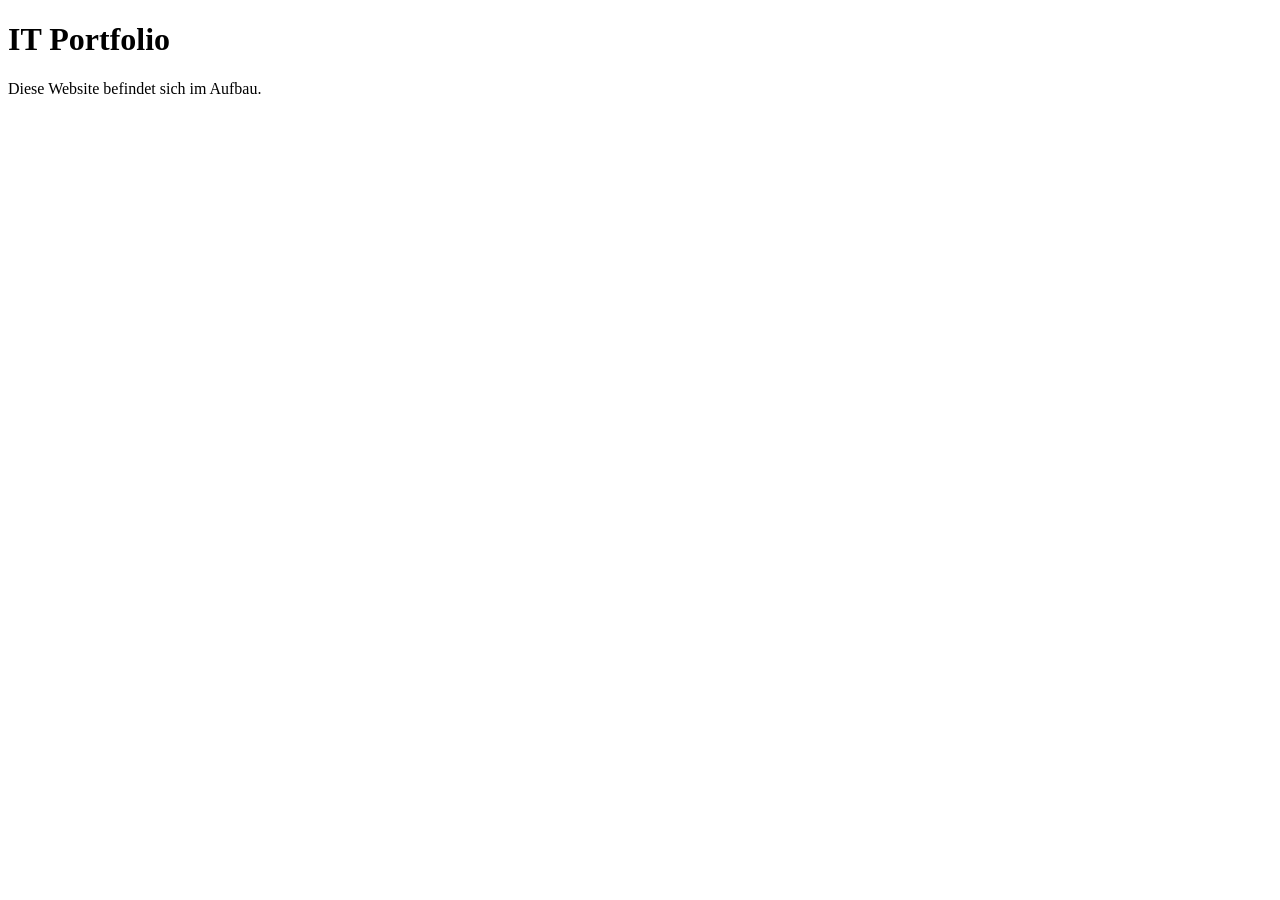
==== index.html @ ef2287f4 "Add basic structure for IT Portfolio website" ====
<!DOCTYPE html>
<html lang="de">
<head>
  <meta charset="UTF-8">
  <meta name="viewport" content="width=device-width, initial-scale=1">
  <title>IT Portfolio</title>
</head>
<body>
  <h1>IT Portfolio</h1>
  <p>Diese Website befindet sich im Aufbau.</p>
</body>
</html>
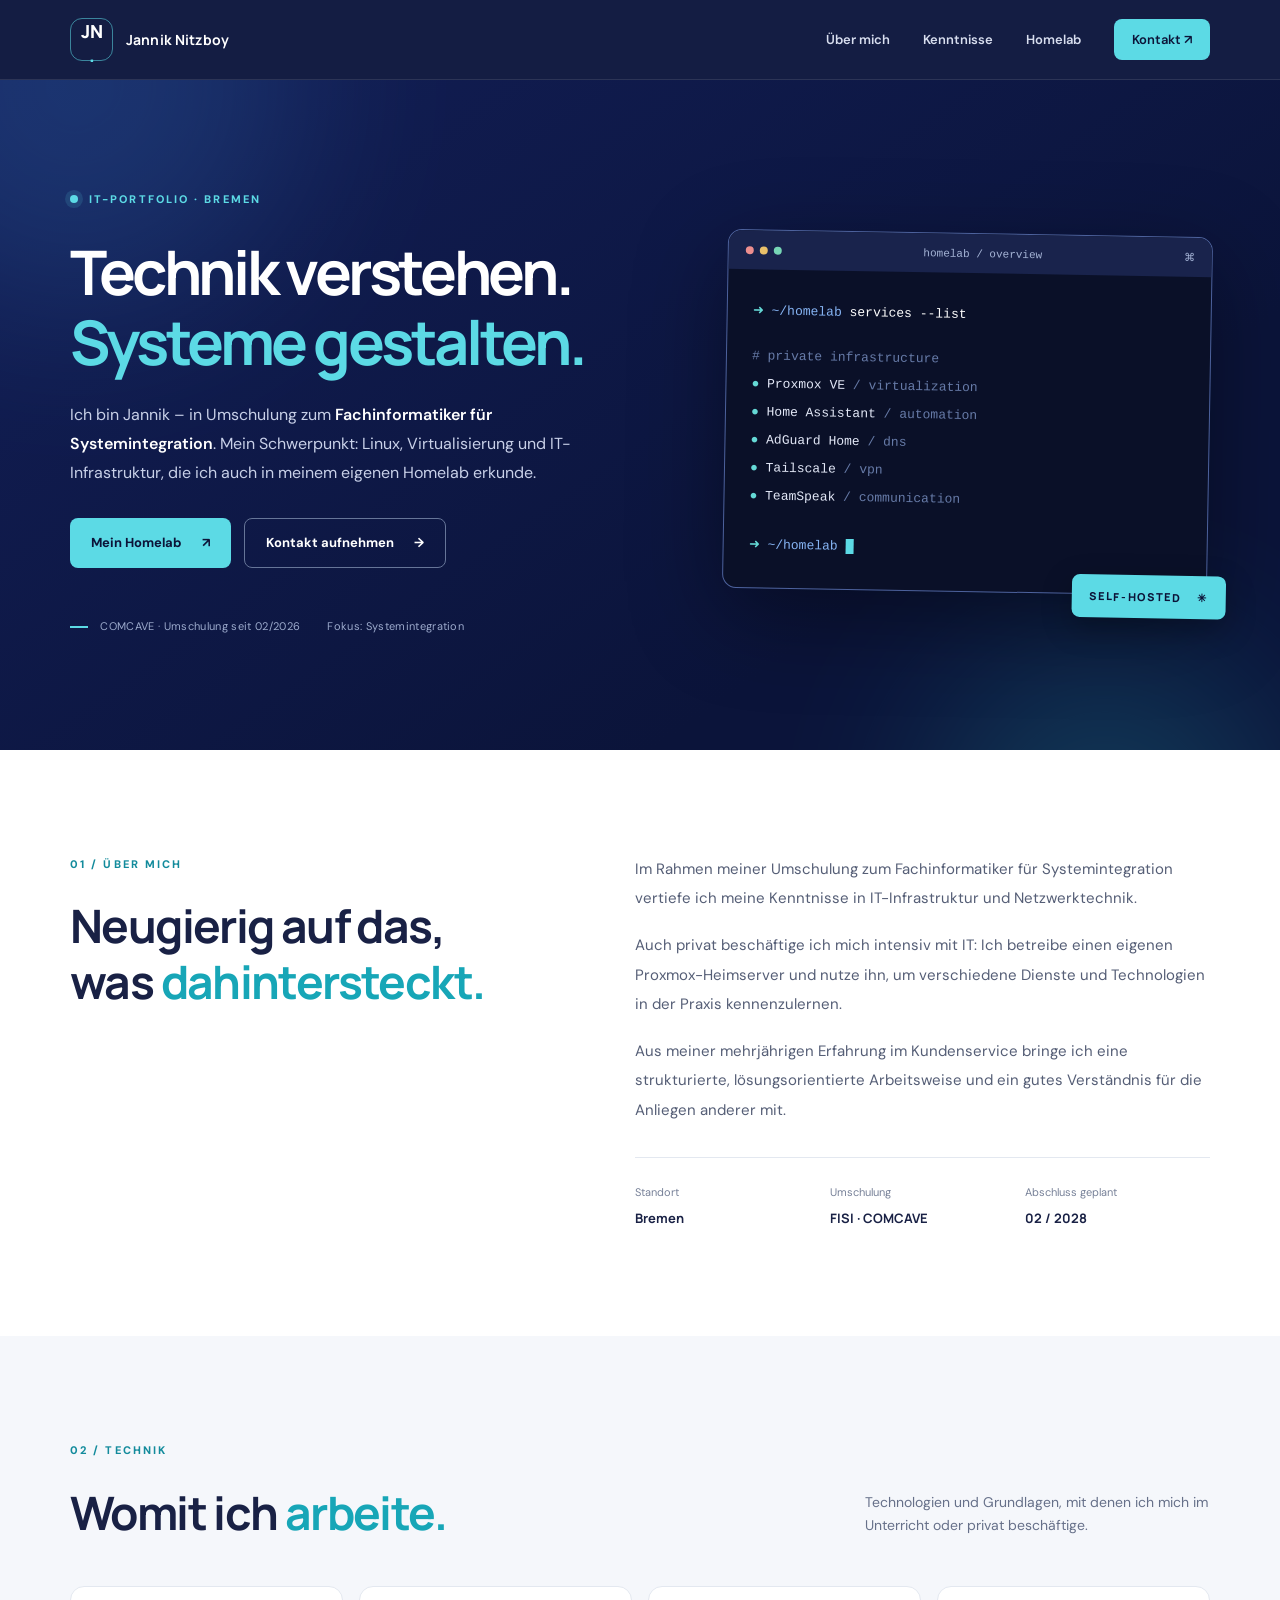
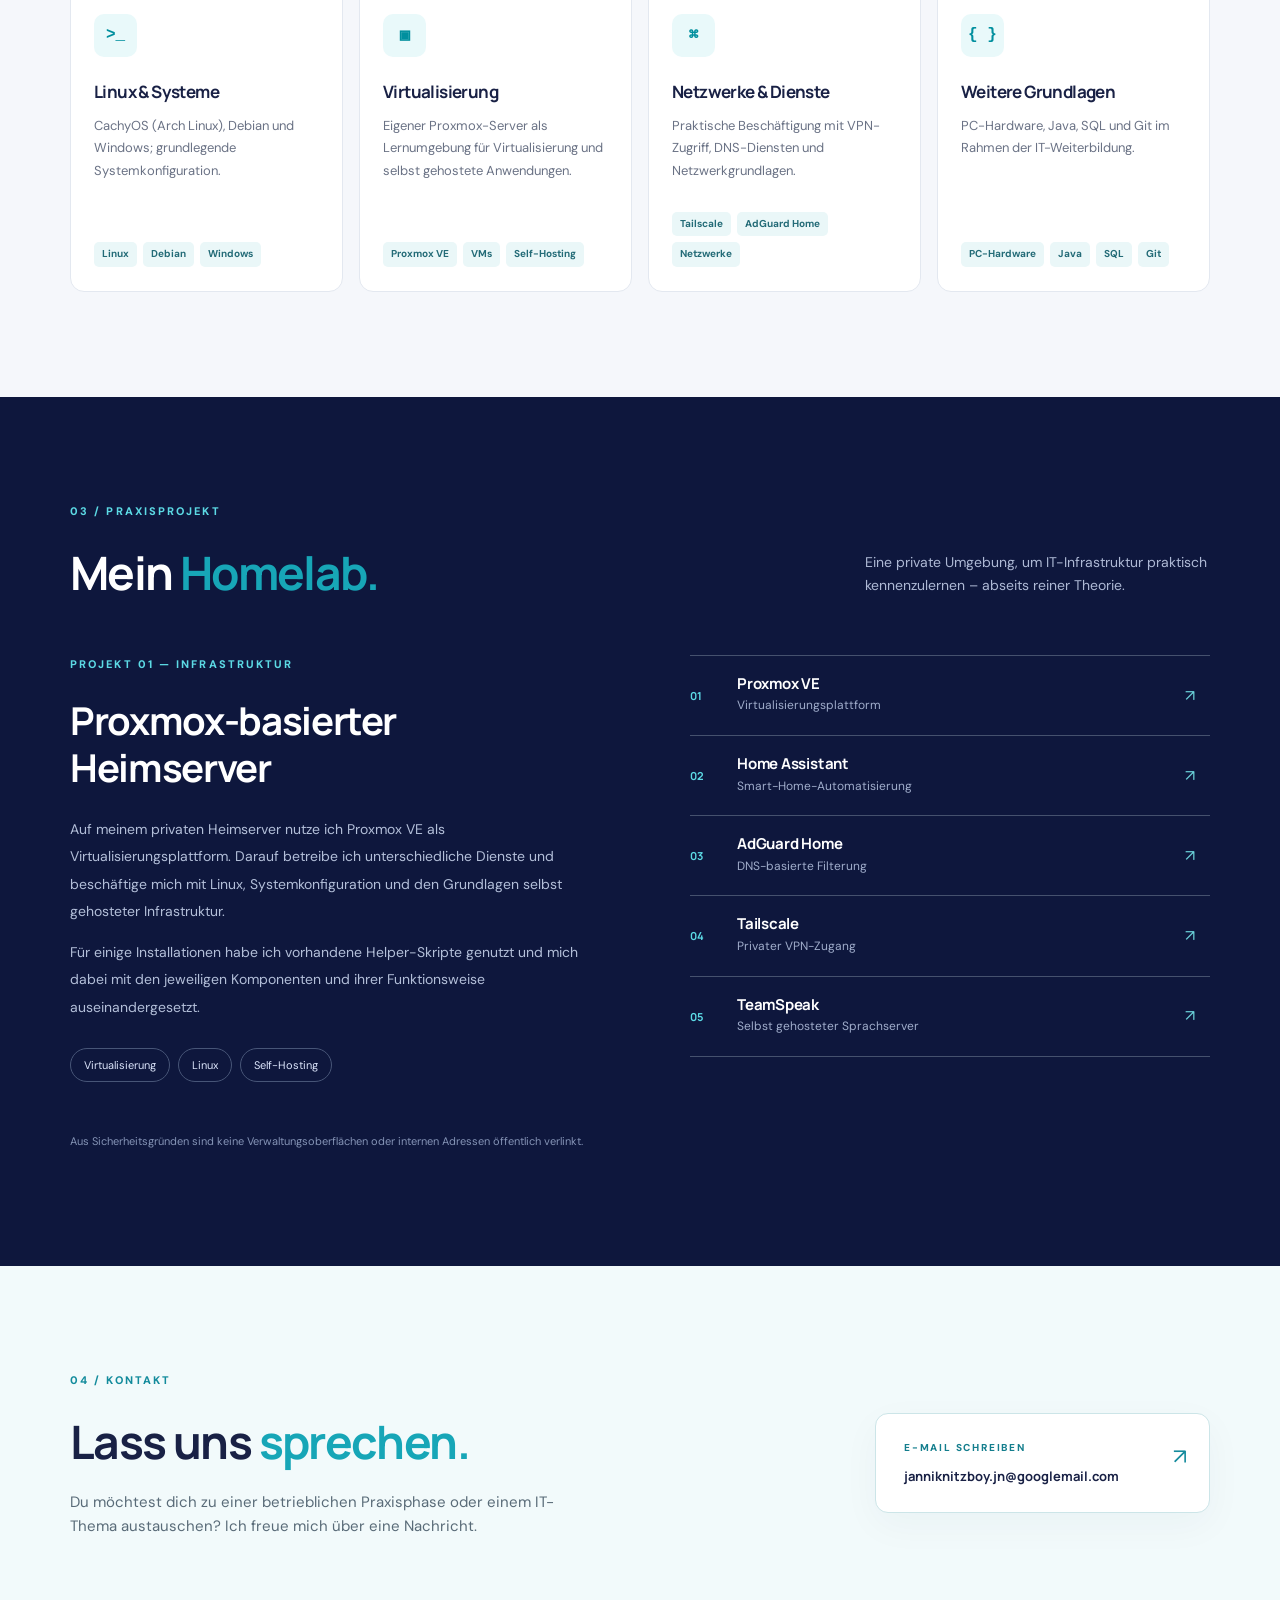
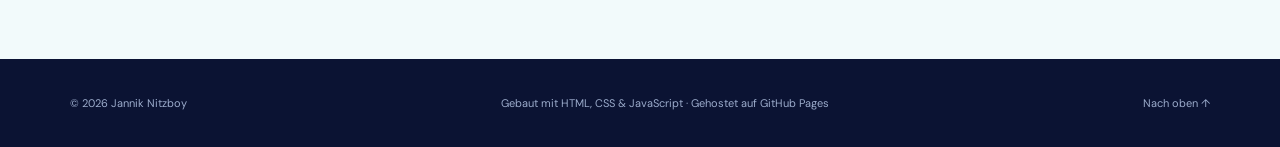
==== commit 130103f5: "Add files via upload" ====
--- a/index.html
+++ b/index.html
@@ -1,13 +1,46 @@
-
-<!DOCTYPE html>
+<!doctype html>
 <html lang="de">
 <head>
-  <meta charset="UTF-8">
+  <meta charset="utf-8">
   <meta name="viewport" content="width=device-width, initial-scale=1">
-  <title>IT Portfolio</title>
+  <meta name="theme-color" content="#101943">
+  <meta name="description" content="Jannik Nitzboy – Fachinformatiker für Systemintegration in Umschulung. IT-Infrastruktur, Linux, Virtualisierung und ein privates Proxmox-Homelab.">
+  <title>Jannik Nitzboy | IT & Systemintegration</title>
+  <link rel="icon" href="favicon.svg" type="image/svg+xml">
+  <link rel="stylesheet" href="styles.css">
+  <script src="script.js" defer></script>
 </head>
 <body>
-  <h1>IT Portfolio</h1>
-  <p>Diese Website befindet sich im Aufbau.</p>
+  <a class="skip" href="#main">Zum Inhalt springen</a>
+  <header class="site-header" id="top">
+    <div class="container nav-wrap">
+      <a class="brand" href="#top" aria-label="Jannik Nitzboy – Startseite"><span class="brand-mark">JN<span>.</span></span><span class="brand-label">Jannik Nitzboy</span></a>
+      <button class="menu-button" type="button" aria-expanded="false" aria-controls="main-nav" aria-label="Menü öffnen"><span></span><span></span><span></span></button>
+      <nav class="nav" id="main-nav" aria-label="Hauptnavigation"><a href="#ueber-mich">Über mich</a><a href="#kenntnisse">Kenntnisse</a><a href="#homelab">Homelab</a><a href="#kontakt" class="nav-contact">Kontakt <span aria-hidden="true">↗</span></a></nav>
+    </div>
+  </header>
+  <main id="main">
+    <section class="hero" aria-labelledby="hero-title">
+      <div class="hero-glow hero-glow-one"></div><div class="hero-glow hero-glow-two"></div>
+      <div class="container hero-grid">
+        <div class="hero-copy">
+          <p class="eyebrow"><span class="status-dot"></span> IT-PORTFOLIO · BREMEN</p>
+          <h1 id="hero-title">Technik verstehen.<br><span>Systeme gestalten.</span></h1>
+          <p class="hero-sub">Ich bin Jannik – in Umschulung zum <strong>Fachinformatiker für Systemintegration</strong>. Mein Schwerpunkt: Linux, Virtualisierung und IT-Infrastruktur, die ich auch in meinem eigenen Homelab erkunde.</p>
+          <div class="hero-actions"><a class="btn btn-primary" href="#homelab">Mein Homelab <span aria-hidden="true">↗</span></a><a class="btn btn-ghost" href="#kontakt">Kontakt aufnehmen <span aria-hidden="true">→</span></a></div>
+          <div class="hero-meta"><span><span class="meta-line"></span> COMCAVE · Umschulung seit 02/2026</span><span>Fokus: Systemintegration</span></div>
+        </div>
+        <div class="hero-visual" aria-hidden="true">
+          <div class="terminal"><div class="terminal-top"><div class="traffic"><i></i><i></i><i></i></div><span>homelab / overview</span><span class="term-symbol">⌘</span></div><div class="terminal-body"><div><span class="prompt">➜</span> <span class="term-path">~/homelab</span> <span class="cmd">services --list</span></div><div class="output"><span class="term-muted"># private infrastructure</span><br><span class="check">●</span> Proxmox VE <span class="term-muted">/ virtualization</span><br><span class="check">●</span> Home Assistant <span class="term-muted">/ automation</span><br><span class="check">●</span> AdGuard Home <span class="term-muted">/ dns</span><br><span class="check">●</span> Tailscale <span class="term-muted">/ vpn</span><br><span class="check">●</span> TeamSpeak <span class="term-muted">/ communication</span></div><div><span class="prompt">➜</span> <span class="term-path">~/homelab</span> <span class="cursor"></span></div></div></div>
+          <div class="float-tag">SELF-HOSTED <span>✳</span></div>
+        </div>
+      </div>
+    </section>
+    <section id="ueber-mich" class="section section-light" aria-labelledby="about-heading"><div class="container split-section"><div class="section-intro"><p class="section-kicker">01 / ÜBER MICH</p><h2 id="about-heading">Neugierig auf das,<br>was <em>dahintersteckt.</em></h2></div><div class="copy-block"><p>Im Rahmen meiner Umschulung zum Fachinformatiker für Systemintegration vertiefe ich meine Kenntnisse in IT-Infrastruktur und Netzwerktechnik.</p><p>Auch privat beschäftige ich mich intensiv mit IT: Ich betreibe einen eigenen Proxmox-Heimserver und nutze ihn, um verschiedene Dienste und Technologien in der Praxis kennenzulernen.</p><p>Aus meiner mehrjährigen Erfahrung im Kundenservice bringe ich eine strukturierte, lösungsorientierte Arbeitsweise und ein gutes Verständnis für die Anliegen anderer mit.</p><div class="about-facts"><div><span>Standort</span><strong>Bremen</strong></div><div><span>Umschulung</span><strong>FISI · COMCAVE</strong></div><div><span>Abschluss geplant</span><strong>02 / 2028</strong></div></div></div></div></section>
+    <section id="kenntnisse" class="section section-soft" aria-labelledby="skills-heading"><div class="container"><div class="section-head"><div><p class="section-kicker">02 / TECHNIK</p><h2 id="skills-heading">Womit ich <em>arbeite.</em></h2></div><p>Technologien und Grundlagen, mit denen ich mich im Unterricht oder privat beschäftige.</p></div><div class="skill-grid"><article class="skill-card"><div class="skill-icon">&gt;_</div><h3>Linux & Systeme</h3><p>CachyOS (Arch Linux), Debian und Windows; grundlegende Systemkonfiguration.</p><div class="tags"><span>Linux</span><span>Debian</span><span>Windows</span></div></article><article class="skill-card"><div class="skill-icon">▣</div><h3>Virtualisierung</h3><p>Eigener Proxmox-Server als Lernumgebung für Virtualisierung und selbst gehostete Anwendungen.</p><div class="tags"><span>Proxmox VE</span><span>VMs</span><span>Self-Hosting</span></div></article><article class="skill-card"><div class="skill-icon">⌘</div><h3>Netzwerke & Dienste</h3><p>Praktische Beschäftigung mit VPN-Zugriff, DNS-Diensten und Netzwerkgrundlagen.</p><div class="tags"><span>Tailscale</span><span>AdGuard Home</span><span>Netzwerke</span></div></article><article class="skill-card"><div class="skill-icon">{ }</div><h3>Weitere Grundlagen</h3><p>PC-Hardware, Java, SQL und Git im Rahmen der IT-Weiterbildung.</p><div class="tags"><span>PC-Hardware</span><span>Java</span><span>SQL</span><span>Git</span></div></article></div></div></section>
+    <section id="homelab" class="section section-dark" aria-labelledby="lab-heading"><div class="container"><div class="section-head section-head-dark"><div><p class="section-kicker">03 / PRAXISPROJEKT</p><h2 id="lab-heading">Mein <em>Homelab.</em></h2></div><p>Eine private Umgebung, um IT-Infrastruktur praktisch kennenzulernen – abseits reiner Theorie.</p></div><div class="lab-grid"><div class="lab-feature"><span class="lab-label">PROJEKT 01 — INFRASTRUKTUR</span><h3>Proxmox-basierter<br>Heimserver</h3><p>Auf meinem privaten Heimserver nutze ich Proxmox VE als Virtualisierungsplattform. Darauf betreibe ich unterschiedliche Dienste und beschäftige mich mit Linux, Systemkonfiguration und den Grundlagen selbst gehosteter Infrastruktur.</p><p>Für einige Installationen habe ich vorhandene Helper-Skripte genutzt und mich dabei mit den jeweiligen Komponenten und ihrer Funktionsweise auseinandergesetzt.</p><div class="lab-chips"><span>Virtualisierung</span><span>Linux</span><span>Self-Hosting</span></div></div><div class="service-list"><div class="service"><span class="service-num">01</span><div><h4>Proxmox VE</h4><p>Virtualisierungsplattform</p></div><span class="service-arrow">↗</span></div><div class="service"><span class="service-num">02</span><div><h4>Home Assistant</h4><p>Smart-Home-Automatisierung</p></div><span class="service-arrow">↗</span></div><div class="service"><span class="service-num">03</span><div><h4>AdGuard Home</h4><p>DNS-basierte Filterung</p></div><span class="service-arrow">↗</span></div><div class="service"><span class="service-num">04</span><div><h4>Tailscale</h4><p>Privater VPN-Zugang</p></div><span class="service-arrow">↗</span></div><div class="service"><span class="service-num">05</span><div><h4>TeamSpeak</h4><p>Selbst gehosteter Sprachserver</p></div><span class="service-arrow">↗</span></div></div></div><p class="lab-note">Aus Sicherheitsgründen sind keine Verwaltungsoberflächen oder internen Adressen öffentlich verlinkt.</p></div></section>
+    <section id="kontakt" class="section section-contact" aria-labelledby="contact-heading"><div class="container contact-layout"><div><p class="section-kicker">04 / KONTAKT</p><h2 id="contact-heading">Lass uns <em>sprechen.</em></h2><p>Du möchtest dich zu einer betrieblichen Praxisphase oder einem IT-Thema austauschen? Ich freue mich über eine Nachricht.</p></div><a class="contact-link" href="mailto:janniknitzboy.jn@googlemail.com"><span>E-MAIL SCHREIBEN</span><strong>janniknitzboy.jn@googlemail.com</strong><span class="contact-arrow" aria-hidden="true">↗</span></a></div></section>
+  </main>
+  <footer class="footer"><div class="container footer-content"><span>© <span id="year">2026</span> Jannik Nitzboy</span><span>Gebaut mit HTML, CSS & JavaScript · Gehostet auf GitHub Pages</span><a href="#top">Nach oben ↑</a></div></footer>
 </body>
 </html>
--- a/styles.css
+++ b/styles.css
@@ -0,0 +1,2 @@
+@import url('https://fonts.googleapis.com/css2?family=DM+Sans:wght@400;500;600;700&family=Manrope:wght@400;500;600;700;800&display=swap');
+:root{--navy:#111b50;--deep:#0c1438;--aqua:#5cdae5;--ink:#192145;--muted:#66708a;--line:#e3e8f0;--light:#f8f9fc}*{box-sizing:border-box}html{scroll-behavior:smooth;scroll-padding-top:90px}body{margin:0;font-family:'DM Sans',Arial,sans-serif;color:var(--ink);background:#fff;line-height:1.65;-webkit-font-smoothing:antialiased}h1,h2,h3,h4,p{margin-top:0}h1,h2,h3,h4{font-family:Manrope,Arial,sans-serif;line-height:1.22;letter-spacing:-.035em}a{color:inherit;text-decoration:none}button{font:inherit}.container{width:min(1140px,calc(100% - 52px));margin:auto}.skip{position:absolute;top:-60px;left:12px;background:white;color:black;padding:8px;z-index:50}.skip:focus{top:10px}.site-header{position:sticky;top:0;z-index:10;background:rgba(13,22,61,.97);border-bottom:1px solid rgba(255,255,255,.1);backdrop-filter:blur(16px)}.nav-wrap{min-height:79px;display:flex;justify-content:space-between;align-items:center}.brand{display:flex;align-items:center;gap:13px;color:white}.brand-mark{display:grid;place-items:center;border:1px solid rgba(92,218,229,.55);width:43px;height:43px;border-radius:12px;font:800 18px Manrope}.brand-mark span{color:var(--aqua)}.brand-label{font:700 14px Manrope;letter-spacing:.01em}.nav{display:flex;align-items:center;gap:33px}.nav a{color:#d8deef;font-size:13px;font-weight:600;transition:color .2s}.nav a:hover{color:var(--aqua)}.nav .nav-contact{color:var(--deep);background:var(--aqua);padding:10px 18px;border-radius:8px}.nav .nav-contact:hover{color:var(--deep);background:#9cf2f7}.menu-button{display:none}.hero{background:linear-gradient(145deg,#121e56,#0b143a 72%);position:relative;overflow:hidden;color:white;min-height:600px}.hero-glow{position:absolute;pointer-events:none;border-radius:50%;filter:blur(90px);opacity:.2}.hero-glow-one{background:#428ddc;width:450px;height:450px;top:-220px;left:-150px}.hero-glow-two{background:#2cc9c9;width:350px;height:350px;bottom:-250px;right:0}.hero-grid{position:relative;display:grid;grid-template-columns:1.1fr .9fr;gap:62px;align-items:center;padding:110px 0 115px}.eyebrow,.section-kicker,.lab-label{letter-spacing:.19em;font-size:11px;font-weight:800;color:var(--aqua)}.eyebrow{display:flex;align-items:center;gap:11px}.status-dot{width:8px;height:8px;background:var(--aqua);border-radius:50%;box-shadow:0 0 0 5px #5cdae522}.hero h1{font-size:clamp(43px,4.8vw,66px);line-height:1.13;letter-spacing:-.055em;margin:29px 0 25px;white-space:nowrap}.hero h1 span{color:var(--aqua)}.hero-sub{color:#c8d0e8;max-width:545px;font-size:16px;line-height:1.8}.hero-sub strong{color:#fff;font-weight:600}.hero-actions{display:flex;flex-wrap:wrap;gap:13px;margin-top:31px}.btn{display:inline-flex;align-items:center;justify-content:center;gap:20px;font-size:13px;font-weight:700;padding:13px 21px;border-radius:8px;transition:transform .2s}.btn:hover{transform:translateY(-2px)}.btn-primary{background:var(--aqua);color:var(--deep)}.btn-ghost{border:1px solid #667598;color:white}.hero-meta{display:flex;flex-wrap:wrap;gap:27px;margin-top:49px;color:#9caacc;font-size:11px;letter-spacing:.03em}.meta-line{display:inline-block;width:18px;height:2px;background:var(--aqua);vertical-align:middle;margin-right:9px}.hero-visual{position:relative;transform:rotate(1deg)}.terminal{background:#0a1028;box-shadow:0 26px 90px #0006;border:1px solid #4d629d;border-radius:14px;overflow:hidden}.terminal-top{display:flex;align-items:center;justify-content:space-between;background:#19234c;padding:13px 17px;font:11px monospace;color:#a5b4d6}.traffic{display:flex;gap:6px}.traffic i{width:8px;height:8px;background:#68759c;border-radius:50%}.traffic i:first-child{background:#ed8e8e}.traffic i:nth-child(2){background:#e9c06a}.traffic i:last-child{background:#76d5b5}.terminal-body{min-height:300px;padding:28px 25px;font:13px/2.15 'Courier New',monospace;color:#e3e8f7;white-space:nowrap}.prompt,.check{color:#65d9d6}.term-path{color:#87b5f5}.cmd{color:white}.term-muted{color:#677ba8}.output{margin:17px 0 21px}.cursor{display:inline-block;background:var(--aqua);width:8px;height:15px;vertical-align:middle;animation:blink 1.4s infinite}@keyframes blink{50%{opacity:0}}.float-tag{position:absolute;bottom:-23px;right:-19px;background:var(--aqua);color:var(--deep);font:800 11px Manrope;letter-spacing:.15em;padding:14px 18px;border-radius:8px;box-shadow:0 10px 30px #0004}.float-tag span{margin-left:12px}.section{padding:105px 0}.section-light{background:#fff}.split-section{display:grid;grid-template-columns:.9fr 1.1fr;gap:95px}.section-kicker{color:#138b9c;margin-bottom:25px}h2{font-size:clamp(32px,3.6vw,48px);margin-bottom:0}h2 em{font-style:normal;color:#17a6b7}.copy-block p{font-size:15px;color:#555e76;line-height:1.95;margin-bottom:18px}.about-facts{display:grid;grid-template-columns:repeat(3,1fr);border-top:1px solid var(--line);padding-top:25px;gap:10px;margin-top:32px}.about-facts span{display:block;color:#778198;font-size:11px;margin-bottom:4px}.about-facts strong{font:700 13px Manrope}.section-soft{background:#f5f7fb}.section-head{display:flex;justify-content:space-between;gap:55px;align-items:end;margin-bottom:45px}.section-head>p{max-width:345px;color:#667089;font-size:14px;margin-bottom:4px}.skill-grid{display:grid;grid-template-columns:repeat(4,1fr);gap:16px}.skill-card{background:white;border:1px solid var(--line);border-radius:14px;padding:27px 23px 24px;min-height:292px;display:flex;flex-direction:column;transition:transform .2s,border-color .2s}.skill-card:hover{transform:translateY(-4px);border-color:#b8e9ee}.skill-icon{width:43px;height:43px;border-radius:10px;background:#e9f9fa;color:#008f9e;display:grid;place-items:center;font:800 16px monospace;margin-bottom:25px}.skill-card h3{font-size:17px;margin-bottom:12px}.skill-card p{color:#6a7285;font-size:13px;line-height:1.75}.tags{margin-top:auto;display:flex;flex-wrap:wrap;gap:6px;padding-top:16px}.tags span{font-size:10px;font-weight:700;color:#236b77;background:#eaf7f8;border-radius:5px;padding:4px 8px}.section-dark{background:#0e173d;color:white}.section-head-dark>p{color:#aeb9d5}.section-dark .section-kicker{color:var(--aqua)}.lab-grid{display:grid;grid-template-columns:1fr 1fr;gap:100px;margin-top:54px}.lab-label{display:block;margin-bottom:25px}.lab-feature h3{font-size:clamp(26px,3vw,39px);margin-bottom:24px}.lab-feature p{font-size:14px;color:#b3bfd9;line-height:1.95}.lab-chips{display:flex;gap:8px;flex-wrap:wrap;margin-top:27px}.lab-chips span{border:1px solid #475577;border-radius:30px;padding:7px 13px;font-size:11px;color:#dce5fb}.service-list{border-top:1px solid #45516e}.service{display:grid;grid-template-columns:35px 1fr 25px;gap:12px;align-items:center;padding:19px 0;border-bottom:1px solid #45516e}.service-num{font:700 11px Manrope;color:var(--aqua)}.service h4{font-size:15px;letter-spacing:-.015em;margin:0 0 3px}.service p{font-size:12px;color:#a0adcb;margin:0}.service-arrow{color:#6bd3db}.lab-note{margin-top:50px;color:#8594b6;font-size:11px}.section-contact{background:#f2fafb}.contact-layout{display:flex;justify-content:space-between;gap:50px;align-items:center}.contact-layout>div{max-width:520px}.contact-layout p:not(.section-kicker){margin-top:19px;font-size:15px;color:#596b78}.contact-link{position:relative;display:flex;flex-direction:column;background:white;border:1px solid #cce5e8;border-radius:13px;padding:26px 65px 27px 28px;min-width:335px;box-shadow:0 12px 38px #163b4c0a}.contact-link span:first-child{font-size:10px;letter-spacing:.18em;color:#147e8d;font-weight:800;margin-bottom:10px}.contact-link strong{font:700 13px Manrope;overflow-wrap:anywhere}.contact-arrow{position:absolute;right:22px;top:25px;color:#158b9d;font-size:22px}.footer{background:#0b1333;color:#9caccc}.footer-content{min-height:88px;display:flex;align-items:center;justify-content:space-between;gap:15px;font-size:11px}.footer a:hover{color:white}:focus-visible{outline:3px solid #41d2df;outline-offset:3px}@media(max-width:1050px){.hero-grid{gap:25px}.terminal-body{font-size:11px;padding:19px 13px}.skill-grid{grid-template-columns:repeat(2,1fr)}.skill-card{min-height:260px}.lab-grid{gap:40px}}@media(max-width:760px){.container{width:min(100% - 36px,1140px)}.nav-wrap{min-height:66px}.menu-button{display:flex;flex-direction:column;gap:5px;justify-content:center;background:none;border:1px solid #58658d;border-radius:8px;padding:10px;cursor:pointer}.menu-button span{display:block;background:white;width:21px;height:2px}.nav{display:none;position:absolute;left:0;right:0;top:66px;flex-direction:column;align-items:stretch;gap:0;background:#101a48;padding:8px 19px 18px;border-bottom:1px solid #435178}.nav.is-open{display:flex}.nav a{padding:12px}.nav .nav-contact{margin-top:8px;text-align:center}.hero-grid{grid-template-columns:1fr;padding:72px 0 95px}.hero h1{font-size:clamp(38px,8vw,58px);white-space:normal}.hero-visual{max-width:520px;margin:20px 10px 0 0}.hero-meta{gap:12px;margin-top:35px}.section{padding:75px 0}.split-section{grid-template-columns:1fr;gap:30px}.section-head{align-items:start;flex-direction:column;gap:22px}.lab-grid{grid-template-columns:1fr}.contact-layout{flex-direction:column;align-items:stretch}.contact-link{min-width:0}.footer-content{flex-wrap:wrap;padding:24px 0}.about-facts{grid-template-columns:repeat(3,1fr)}}@media(max-width:470px){.brand-label{font-size:12px}.skill-grid{grid-template-columns:1fr}.skill-card{min-height:0}.terminal-body{font-size:9px;padding:19px 9px}.terminal-top{font-size:10px}.about-facts{grid-template-columns:1fr;gap:14px}.hero-actions{align-items:stretch}.hero-actions .btn{width:100%}.hero h1{font-size:37px}.contact-link{padding:23px 45px 23px 18px}.contact-link strong{font-size:12px}}@media(prefers-reduced-motion:reduce){html{scroll-behavior:auto}*,*:before,*:after{animation:none!important;transition:none!important}}
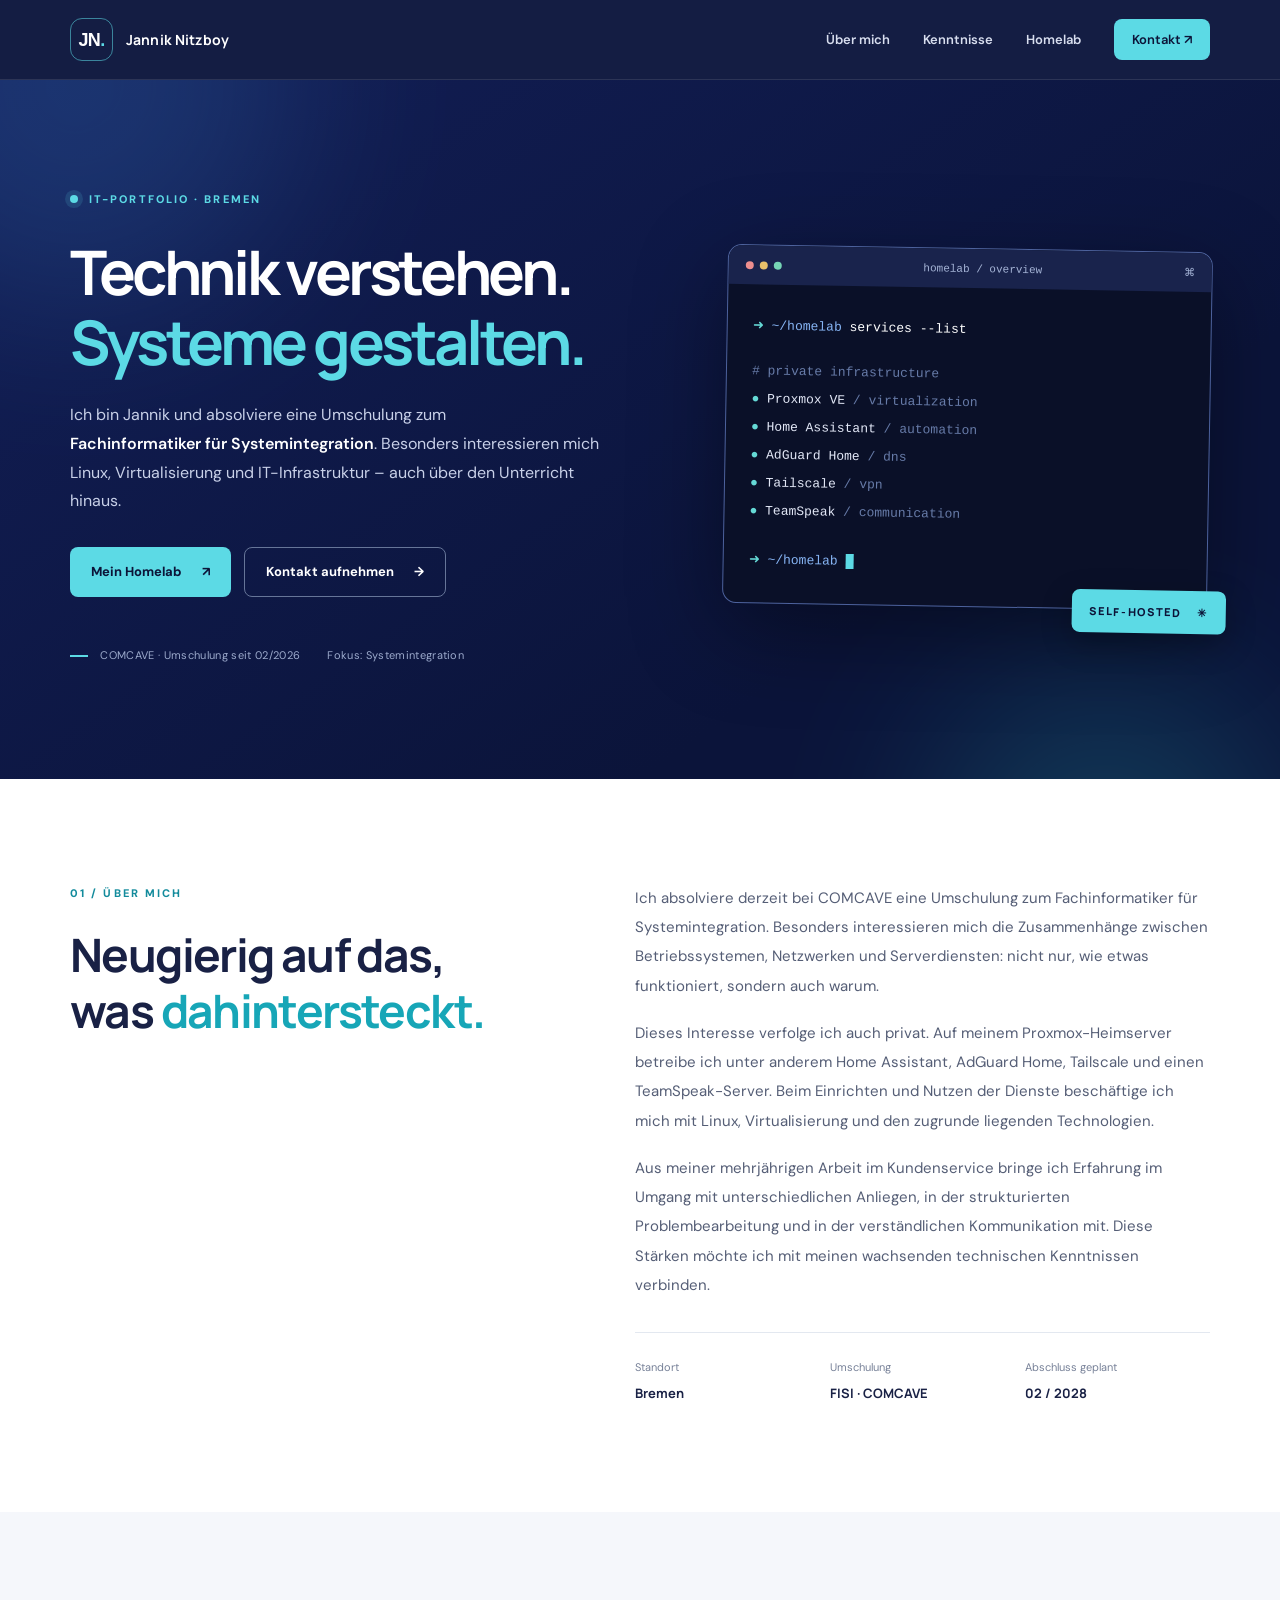
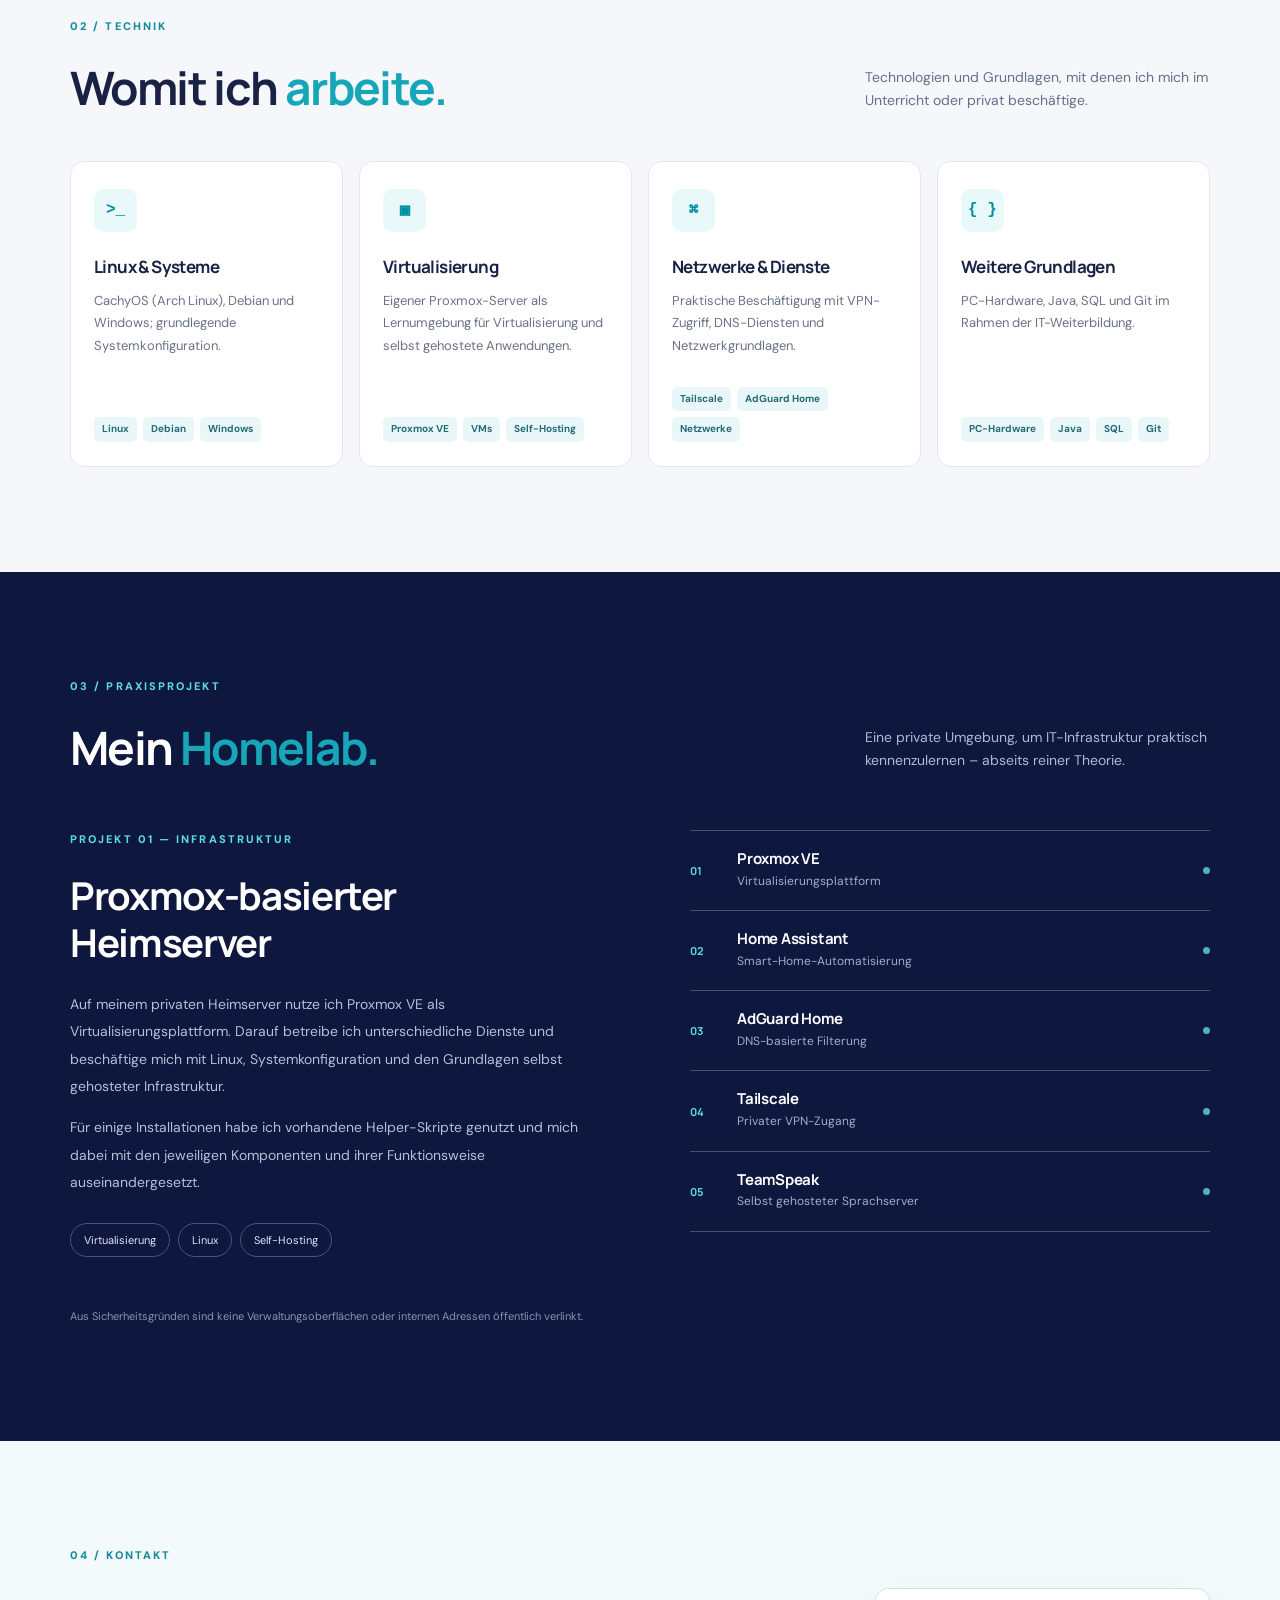
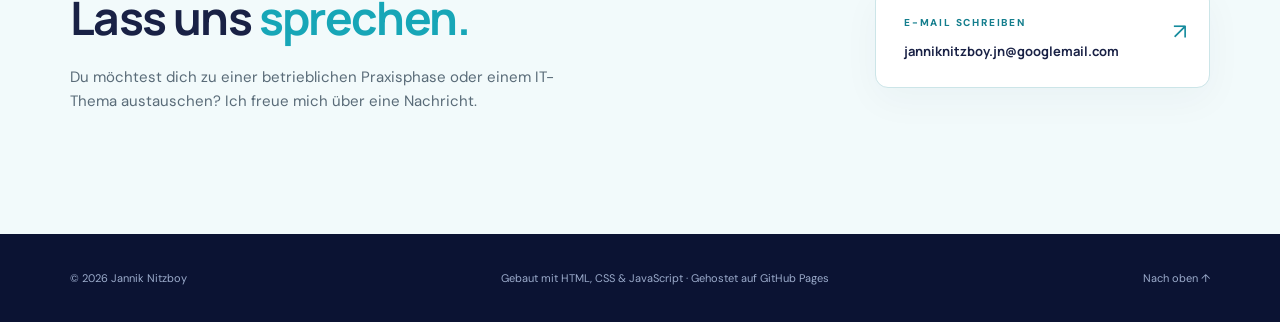
==== commit 9226c52c: "Add files via upload" ====
--- a/index.html
+++ b/index.html
@@ -26,7 +26,7 @@
         <div class="hero-copy">
           <p class="eyebrow"><span class="status-dot"></span> IT-PORTFOLIO · BREMEN</p>
           <h1 id="hero-title">Technik verstehen.<br><span>Systeme gestalten.</span></h1>
-          <p class="hero-sub">Ich bin Jannik – in Umschulung zum <strong>Fachinformatiker für Systemintegration</strong>. Mein Schwerpunkt: Linux, Virtualisierung und IT-Infrastruktur, die ich auch in meinem eigenen Homelab erkunde.</p>
+          <p class="hero-sub">Ich bin Jannik und absolviere eine Umschulung zum <strong class="hero-role">Fachinformatiker für Systemintegration</strong>. Besonders interessieren mich Linux, Virtualisierung und IT-Infrastruktur – auch über den Unterricht hinaus.</p>
           <div class="hero-actions"><a class="btn btn-primary" href="#homelab">Mein Homelab <span aria-hidden="true">↗</span></a><a class="btn btn-ghost" href="#kontakt">Kontakt aufnehmen <span aria-hidden="true">→</span></a></div>
           <div class="hero-meta"><span><span class="meta-line"></span> COMCAVE · Umschulung seit 02/2026</span><span>Fokus: Systemintegration</span></div>
         </div>
@@ -36,9 +36,9 @@
         </div>
       </div>
     </section>
-    <section id="ueber-mich" class="section section-light" aria-labelledby="about-heading"><div class="container split-section"><div class="section-intro"><p class="section-kicker">01 / ÜBER MICH</p><h2 id="about-heading">Neugierig auf das,<br>was <em>dahintersteckt.</em></h2></div><div class="copy-block"><p>Im Rahmen meiner Umschulung zum Fachinformatiker für Systemintegration vertiefe ich meine Kenntnisse in IT-Infrastruktur und Netzwerktechnik.</p><p>Auch privat beschäftige ich mich intensiv mit IT: Ich betreibe einen eigenen Proxmox-Heimserver und nutze ihn, um verschiedene Dienste und Technologien in der Praxis kennenzulernen.</p><p>Aus meiner mehrjährigen Erfahrung im Kundenservice bringe ich eine strukturierte, lösungsorientierte Arbeitsweise und ein gutes Verständnis für die Anliegen anderer mit.</p><div class="about-facts"><div><span>Standort</span><strong>Bremen</strong></div><div><span>Umschulung</span><strong>FISI · COMCAVE</strong></div><div><span>Abschluss geplant</span><strong>02 / 2028</strong></div></div></div></div></section>
+    <section id="ueber-mich" class="section section-light" aria-labelledby="about-heading"><div class="container split-section"><div class="section-intro"><p class="section-kicker">01 / ÜBER MICH</p><h2 id="about-heading">Neugierig auf das,<br>was <em>dahintersteckt.</em></h2></div><div class="copy-block"><p>Ich absolviere derzeit bei COMCAVE eine Umschulung zum Fachinformatiker für Systemintegration. Besonders interessieren mich die Zusammenhänge zwischen Betriebssystemen, Netzwerken und Serverdiensten: nicht nur, wie etwas funktioniert, sondern auch warum.</p><p>Dieses Interesse verfolge ich auch privat. Auf meinem Proxmox-Heimserver betreibe ich unter anderem Home Assistant, AdGuard Home, Tailscale und einen TeamSpeak-Server. Beim Einrichten und Nutzen der Dienste beschäftige ich mich mit Linux, Virtualisierung und den zugrunde liegenden Technologien.</p><p>Aus meiner mehrjährigen Arbeit im Kundenservice bringe ich Erfahrung im Umgang mit unterschiedlichen Anliegen, in der strukturierten Problembearbeitung und in der verständlichen Kommunikation mit. Diese Stärken möchte ich mit meinen wachsenden technischen Kenntnissen verbinden.</p><div class="about-facts"><div><span>Standort</span><strong>Bremen</strong></div><div><span>Umschulung</span><strong>FISI · COMCAVE</strong></div><div><span>Abschluss geplant</span><strong>02 / 2028</strong></div></div></div></div></section>
     <section id="kenntnisse" class="section section-soft" aria-labelledby="skills-heading"><div class="container"><div class="section-head"><div><p class="section-kicker">02 / TECHNIK</p><h2 id="skills-heading">Womit ich <em>arbeite.</em></h2></div><p>Technologien und Grundlagen, mit denen ich mich im Unterricht oder privat beschäftige.</p></div><div class="skill-grid"><article class="skill-card"><div class="skill-icon">&gt;_</div><h3>Linux & Systeme</h3><p>CachyOS (Arch Linux), Debian und Windows; grundlegende Systemkonfiguration.</p><div class="tags"><span>Linux</span><span>Debian</span><span>Windows</span></div></article><article class="skill-card"><div class="skill-icon">▣</div><h3>Virtualisierung</h3><p>Eigener Proxmox-Server als Lernumgebung für Virtualisierung und selbst gehostete Anwendungen.</p><div class="tags"><span>Proxmox VE</span><span>VMs</span><span>Self-Hosting</span></div></article><article class="skill-card"><div class="skill-icon">⌘</div><h3>Netzwerke & Dienste</h3><p>Praktische Beschäftigung mit VPN-Zugriff, DNS-Diensten und Netzwerkgrundlagen.</p><div class="tags"><span>Tailscale</span><span>AdGuard Home</span><span>Netzwerke</span></div></article><article class="skill-card"><div class="skill-icon">{ }</div><h3>Weitere Grundlagen</h3><p>PC-Hardware, Java, SQL und Git im Rahmen der IT-Weiterbildung.</p><div class="tags"><span>PC-Hardware</span><span>Java</span><span>SQL</span><span>Git</span></div></article></div></div></section>
-    <section id="homelab" class="section section-dark" aria-labelledby="lab-heading"><div class="container"><div class="section-head section-head-dark"><div><p class="section-kicker">03 / PRAXISPROJEKT</p><h2 id="lab-heading">Mein <em>Homelab.</em></h2></div><p>Eine private Umgebung, um IT-Infrastruktur praktisch kennenzulernen – abseits reiner Theorie.</p></div><div class="lab-grid"><div class="lab-feature"><span class="lab-label">PROJEKT 01 — INFRASTRUKTUR</span><h3>Proxmox-basierter<br>Heimserver</h3><p>Auf meinem privaten Heimserver nutze ich Proxmox VE als Virtualisierungsplattform. Darauf betreibe ich unterschiedliche Dienste und beschäftige mich mit Linux, Systemkonfiguration und den Grundlagen selbst gehosteter Infrastruktur.</p><p>Für einige Installationen habe ich vorhandene Helper-Skripte genutzt und mich dabei mit den jeweiligen Komponenten und ihrer Funktionsweise auseinandergesetzt.</p><div class="lab-chips"><span>Virtualisierung</span><span>Linux</span><span>Self-Hosting</span></div></div><div class="service-list"><div class="service"><span class="service-num">01</span><div><h4>Proxmox VE</h4><p>Virtualisierungsplattform</p></div><span class="service-arrow">↗</span></div><div class="service"><span class="service-num">02</span><div><h4>Home Assistant</h4><p>Smart-Home-Automatisierung</p></div><span class="service-arrow">↗</span></div><div class="service"><span class="service-num">03</span><div><h4>AdGuard Home</h4><p>DNS-basierte Filterung</p></div><span class="service-arrow">↗</span></div><div class="service"><span class="service-num">04</span><div><h4>Tailscale</h4><p>Privater VPN-Zugang</p></div><span class="service-arrow">↗</span></div><div class="service"><span class="service-num">05</span><div><h4>TeamSpeak</h4><p>Selbst gehosteter Sprachserver</p></div><span class="service-arrow">↗</span></div></div></div><p class="lab-note">Aus Sicherheitsgründen sind keine Verwaltungsoberflächen oder internen Adressen öffentlich verlinkt.</p></div></section>
+    <section id="homelab" class="section section-dark" aria-labelledby="lab-heading"><div class="container"><div class="section-head section-head-dark"><div><p class="section-kicker">03 / PRAXISPROJEKT</p><h2 id="lab-heading">Mein <em>Homelab.</em></h2></div><p>Eine private Umgebung, um IT-Infrastruktur praktisch kennenzulernen – abseits reiner Theorie.</p></div><div class="lab-grid"><div class="lab-feature"><span class="lab-label">PROJEKT 01 — INFRASTRUKTUR</span><h3>Proxmox-basierter<br>Heimserver</h3><p>Auf meinem privaten Heimserver nutze ich Proxmox VE als Virtualisierungsplattform. Darauf betreibe ich unterschiedliche Dienste und beschäftige mich mit Linux, Systemkonfiguration und den Grundlagen selbst gehosteter Infrastruktur.</p><p>Für einige Installationen habe ich vorhandene Helper-Skripte genutzt und mich dabei mit den jeweiligen Komponenten und ihrer Funktionsweise auseinandergesetzt.</p><div class="lab-chips"><span>Virtualisierung</span><span>Linux</span><span>Self-Hosting</span></div></div><div class="service-list"><div class="service"><span class="service-num">01</span><div><h4>Proxmox VE</h4><p>Virtualisierungsplattform</p></div><span class="service-indicator" aria-hidden="true"></span></div><div class="service"><span class="service-num">02</span><div><h4>Home Assistant</h4><p>Smart-Home-Automatisierung</p></div><span class="service-indicator" aria-hidden="true"></span></div><div class="service"><span class="service-num">03</span><div><h4>AdGuard Home</h4><p>DNS-basierte Filterung</p></div><span class="service-indicator" aria-hidden="true"></span></div><div class="service"><span class="service-num">04</span><div><h4>Tailscale</h4><p>Privater VPN-Zugang</p></div><span class="service-indicator" aria-hidden="true"></span></div><div class="service"><span class="service-num">05</span><div><h4>TeamSpeak</h4><p>Selbst gehosteter Sprachserver</p></div><span class="service-indicator" aria-hidden="true"></span></div></div></div><p class="lab-note">Aus Sicherheitsgründen sind keine Verwaltungsoberflächen oder internen Adressen öffentlich verlinkt.</p></div></section>
     <section id="kontakt" class="section section-contact" aria-labelledby="contact-heading"><div class="container contact-layout"><div><p class="section-kicker">04 / KONTAKT</p><h2 id="contact-heading">Lass uns <em>sprechen.</em></h2><p>Du möchtest dich zu einer betrieblichen Praxisphase oder einem IT-Thema austauschen? Ich freue mich über eine Nachricht.</p></div><a class="contact-link" href="mailto:janniknitzboy.jn@googlemail.com"><span>E-MAIL SCHREIBEN</span><strong>janniknitzboy.jn@googlemail.com</strong><span class="contact-arrow" aria-hidden="true">↗</span></a></div></section>
   </main>
   <footer class="footer"><div class="container footer-content"><span>© <span id="year">2026</span> Jannik Nitzboy</span><span>Gebaut mit HTML, CSS & JavaScript · Gehostet auf GitHub Pages</span><a href="#top">Nach oben ↑</a></div></footer>
--- a/styles.css
+++ b/styles.css
@@ -1,2 +1,9 @@
 @import url('https://fonts.googleapis.com/css2?family=DM+Sans:wght@400;500;600;700&family=Manrope:wght@400;500;600;700;800&display=swap');
 :root{--navy:#111b50;--deep:#0c1438;--aqua:#5cdae5;--ink:#192145;--muted:#66708a;--line:#e3e8f0;--light:#f8f9fc}*{box-sizing:border-box}html{scroll-behavior:smooth;scroll-padding-top:90px}body{margin:0;font-family:'DM Sans',Arial,sans-serif;color:var(--ink);background:#fff;line-height:1.65;-webkit-font-smoothing:antialiased}h1,h2,h3,h4,p{margin-top:0}h1,h2,h3,h4{font-family:Manrope,Arial,sans-serif;line-height:1.22;letter-spacing:-.035em}a{color:inherit;text-decoration:none}button{font:inherit}.container{width:min(1140px,calc(100% - 52px));margin:auto}.skip{position:absolute;top:-60px;left:12px;background:white;color:black;padding:8px;z-index:50}.skip:focus{top:10px}.site-header{position:sticky;top:0;z-index:10;background:rgba(13,22,61,.97);border-bottom:1px solid rgba(255,255,255,.1);backdrop-filter:blur(16px)}.nav-wrap{min-height:79px;display:flex;justify-content:space-between;align-items:center}.brand{display:flex;align-items:center;gap:13px;color:white}.brand-mark{display:grid;place-items:center;border:1px solid rgba(92,218,229,.55);width:43px;height:43px;border-radius:12px;font:800 18px Manrope}.brand-mark span{color:var(--aqua)}.brand-label{font:700 14px Manrope;letter-spacing:.01em}.nav{display:flex;align-items:center;gap:33px}.nav a{color:#d8deef;font-size:13px;font-weight:600;transition:color .2s}.nav a:hover{color:var(--aqua)}.nav .nav-contact{color:var(--deep);background:var(--aqua);padding:10px 18px;border-radius:8px}.nav .nav-contact:hover{color:var(--deep);background:#9cf2f7}.menu-button{display:none}.hero{background:linear-gradient(145deg,#121e56,#0b143a 72%);position:relative;overflow:hidden;color:white;min-height:600px}.hero-glow{position:absolute;pointer-events:none;border-radius:50%;filter:blur(90px);opacity:.2}.hero-glow-one{background:#428ddc;width:450px;height:450px;top:-220px;left:-150px}.hero-glow-two{background:#2cc9c9;width:350px;height:350px;bottom:-250px;right:0}.hero-grid{position:relative;display:grid;grid-template-columns:1.1fr .9fr;gap:62px;align-items:center;padding:110px 0 115px}.eyebrow,.section-kicker,.lab-label{letter-spacing:.19em;font-size:11px;font-weight:800;color:var(--aqua)}.eyebrow{display:flex;align-items:center;gap:11px}.status-dot{width:8px;height:8px;background:var(--aqua);border-radius:50%;box-shadow:0 0 0 5px #5cdae522}.hero h1{font-size:clamp(43px,4.8vw,66px);line-height:1.13;letter-spacing:-.055em;margin:29px 0 25px;white-space:nowrap}.hero h1 span{color:var(--aqua)}.hero-sub{color:#c8d0e8;max-width:545px;font-size:16px;line-height:1.8}.hero-sub strong{color:#fff;font-weight:600}.hero-actions{display:flex;flex-wrap:wrap;gap:13px;margin-top:31px}.btn{display:inline-flex;align-items:center;justify-content:center;gap:20px;font-size:13px;font-weight:700;padding:13px 21px;border-radius:8px;transition:transform .2s}.btn:hover{transform:translateY(-2px)}.btn-primary{background:var(--aqua);color:var(--deep)}.btn-ghost{border:1px solid #667598;color:white}.hero-meta{display:flex;flex-wrap:wrap;gap:27px;margin-top:49px;color:#9caacc;font-size:11px;letter-spacing:.03em}.meta-line{display:inline-block;width:18px;height:2px;background:var(--aqua);vertical-align:middle;margin-right:9px}.hero-visual{position:relative;transform:rotate(1deg)}.terminal{background:#0a1028;box-shadow:0 26px 90px #0006;border:1px solid #4d629d;border-radius:14px;overflow:hidden}.terminal-top{display:flex;align-items:center;justify-content:space-between;background:#19234c;padding:13px 17px;font:11px monospace;color:#a5b4d6}.traffic{display:flex;gap:6px}.traffic i{width:8px;height:8px;background:#68759c;border-radius:50%}.traffic i:first-child{background:#ed8e8e}.traffic i:nth-child(2){background:#e9c06a}.traffic i:last-child{background:#76d5b5}.terminal-body{min-height:300px;padding:28px 25px;font:13px/2.15 'Courier New',monospace;color:#e3e8f7;white-space:nowrap}.prompt,.check{color:#65d9d6}.term-path{color:#87b5f5}.cmd{color:white}.term-muted{color:#677ba8}.output{margin:17px 0 21px}.cursor{display:inline-block;background:var(--aqua);width:8px;height:15px;vertical-align:middle;animation:blink 1.4s infinite}@keyframes blink{50%{opacity:0}}.float-tag{position:absolute;bottom:-23px;right:-19px;background:var(--aqua);color:var(--deep);font:800 11px Manrope;letter-spacing:.15em;padding:14px 18px;border-radius:8px;box-shadow:0 10px 30px #0004}.float-tag span{margin-left:12px}.section{padding:105px 0}.section-light{background:#fff}.split-section{display:grid;grid-template-columns:.9fr 1.1fr;gap:95px}.section-kicker{color:#138b9c;margin-bottom:25px}h2{font-size:clamp(32px,3.6vw,48px);margin-bottom:0}h2 em{font-style:normal;color:#17a6b7}.copy-block p{font-size:15px;color:#555e76;line-height:1.95;margin-bottom:18px}.about-facts{display:grid;grid-template-columns:repeat(3,1fr);border-top:1px solid var(--line);padding-top:25px;gap:10px;margin-top:32px}.about-facts span{display:block;color:#778198;font-size:11px;margin-bottom:4px}.about-facts strong{font:700 13px Manrope}.section-soft{background:#f5f7fb}.section-head{display:flex;justify-content:space-between;gap:55px;align-items:end;margin-bottom:45px}.section-head>p{max-width:345px;color:#667089;font-size:14px;margin-bottom:4px}.skill-grid{display:grid;grid-template-columns:repeat(4,1fr);gap:16px}.skill-card{background:white;border:1px solid var(--line);border-radius:14px;padding:27px 23px 24px;min-height:292px;display:flex;flex-direction:column;transition:transform .2s,border-color .2s}.skill-card:hover{transform:translateY(-4px);border-color:#b8e9ee}.skill-icon{width:43px;height:43px;border-radius:10px;background:#e9f9fa;color:#008f9e;display:grid;place-items:center;font:800 16px monospace;margin-bottom:25px}.skill-card h3{font-size:17px;margin-bottom:12px}.skill-card p{color:#6a7285;font-size:13px;line-height:1.75}.tags{margin-top:auto;display:flex;flex-wrap:wrap;gap:6px;padding-top:16px}.tags span{font-size:10px;font-weight:700;color:#236b77;background:#eaf7f8;border-radius:5px;padding:4px 8px}.section-dark{background:#0e173d;color:white}.section-head-dark>p{color:#aeb9d5}.section-dark .section-kicker{color:var(--aqua)}.lab-grid{display:grid;grid-template-columns:1fr 1fr;gap:100px;margin-top:54px}.lab-label{display:block;margin-bottom:25px}.lab-feature h3{font-size:clamp(26px,3vw,39px);margin-bottom:24px}.lab-feature p{font-size:14px;color:#b3bfd9;line-height:1.95}.lab-chips{display:flex;gap:8px;flex-wrap:wrap;margin-top:27px}.lab-chips span{border:1px solid #475577;border-radius:30px;padding:7px 13px;font-size:11px;color:#dce5fb}.service-list{border-top:1px solid #45516e}.service{display:grid;grid-template-columns:35px 1fr 25px;gap:12px;align-items:center;padding:19px 0;border-bottom:1px solid #45516e}.service-num{font:700 11px Manrope;color:var(--aqua)}.service h4{font-size:15px;letter-spacing:-.015em;margin:0 0 3px}.service p{font-size:12px;color:#a0adcb;margin:0}.service-arrow{color:#6bd3db}.lab-note{margin-top:50px;color:#8594b6;font-size:11px}.section-contact{background:#f2fafb}.contact-layout{display:flex;justify-content:space-between;gap:50px;align-items:center}.contact-layout>div{max-width:520px}.contact-layout p:not(.section-kicker){margin-top:19px;font-size:15px;color:#596b78}.contact-link{position:relative;display:flex;flex-direction:column;background:white;border:1px solid #cce5e8;border-radius:13px;padding:26px 65px 27px 28px;min-width:335px;box-shadow:0 12px 38px #163b4c0a}.contact-link span:first-child{font-size:10px;letter-spacing:.18em;color:#147e8d;font-weight:800;margin-bottom:10px}.contact-link strong{font:700 13px Manrope;overflow-wrap:anywhere}.contact-arrow{position:absolute;right:22px;top:25px;color:#158b9d;font-size:22px}.footer{background:#0b1333;color:#9caccc}.footer-content{min-height:88px;display:flex;align-items:center;justify-content:space-between;gap:15px;font-size:11px}.footer a:hover{color:white}:focus-visible{outline:3px solid #41d2df;outline-offset:3px}@media(max-width:1050px){.hero-grid{gap:25px}.terminal-body{font-size:11px;padding:19px 13px}.skill-grid{grid-template-columns:repeat(2,1fr)}.skill-card{min-height:260px}.lab-grid{gap:40px}}@media(max-width:760px){.container{width:min(100% - 36px,1140px)}.nav-wrap{min-height:66px}.menu-button{display:flex;flex-direction:column;gap:5px;justify-content:center;background:none;border:1px solid #58658d;border-radius:8px;padding:10px;cursor:pointer}.menu-button span{display:block;background:white;width:21px;height:2px}.nav{display:none;position:absolute;left:0;right:0;top:66px;flex-direction:column;align-items:stretch;gap:0;background:#101a48;padding:8px 19px 18px;border-bottom:1px solid #435178}.nav.is-open{display:flex}.nav a{padding:12px}.nav .nav-contact{margin-top:8px;text-align:center}.hero-grid{grid-template-columns:1fr;padding:72px 0 95px}.hero h1{font-size:clamp(38px,8vw,58px);white-space:normal}.hero-visual{max-width:520px;margin:20px 10px 0 0}.hero-meta{gap:12px;margin-top:35px}.section{padding:75px 0}.split-section{grid-template-columns:1fr;gap:30px}.section-head{align-items:start;flex-direction:column;gap:22px}.lab-grid{grid-template-columns:1fr}.contact-layout{flex-direction:column;align-items:stretch}.contact-link{min-width:0}.footer-content{flex-wrap:wrap;padding:24px 0}.about-facts{grid-template-columns:repeat(3,1fr)}}@media(max-width:470px){.brand-label{font-size:12px}.skill-grid{grid-template-columns:1fr}.skill-card{min-height:0}.terminal-body{font-size:9px;padding:19px 9px}.terminal-top{font-size:10px}.about-facts{grid-template-columns:1fr;gap:14px}.hero-actions{align-items:stretch}.hero-actions .btn{width:100%}.hero h1{font-size:37px}.contact-link{padding:23px 45px 23px 18px}.contact-link strong{font-size:12px}}@media(prefers-reduced-motion:reduce){html{scroll-behavior:auto}*,*:before,*:after{animation:none!important;transition:none!important}}
+
+/* V2: Feinschliff für Monogramm, Berufsbezeichnung und Service-Liste */
+.brand-mark{display:flex;align-items:center;justify-content:center;gap:0;line-height:1;flex-shrink:0;padding:0;font-family:Arial,sans-serif;font-weight:800;letter-spacing:-.035em}
+.brand-mark span{display:inline;line-height:1}
+.hero-role{display:inline-block;white-space:nowrap}
+.service-indicator{display:block;width:7px;height:7px;border-radius:50%;background:var(--aqua);opacity:.8;justify-self:end}
+@media(max-width:470px){.hero-role{white-space:normal;display:inline}}
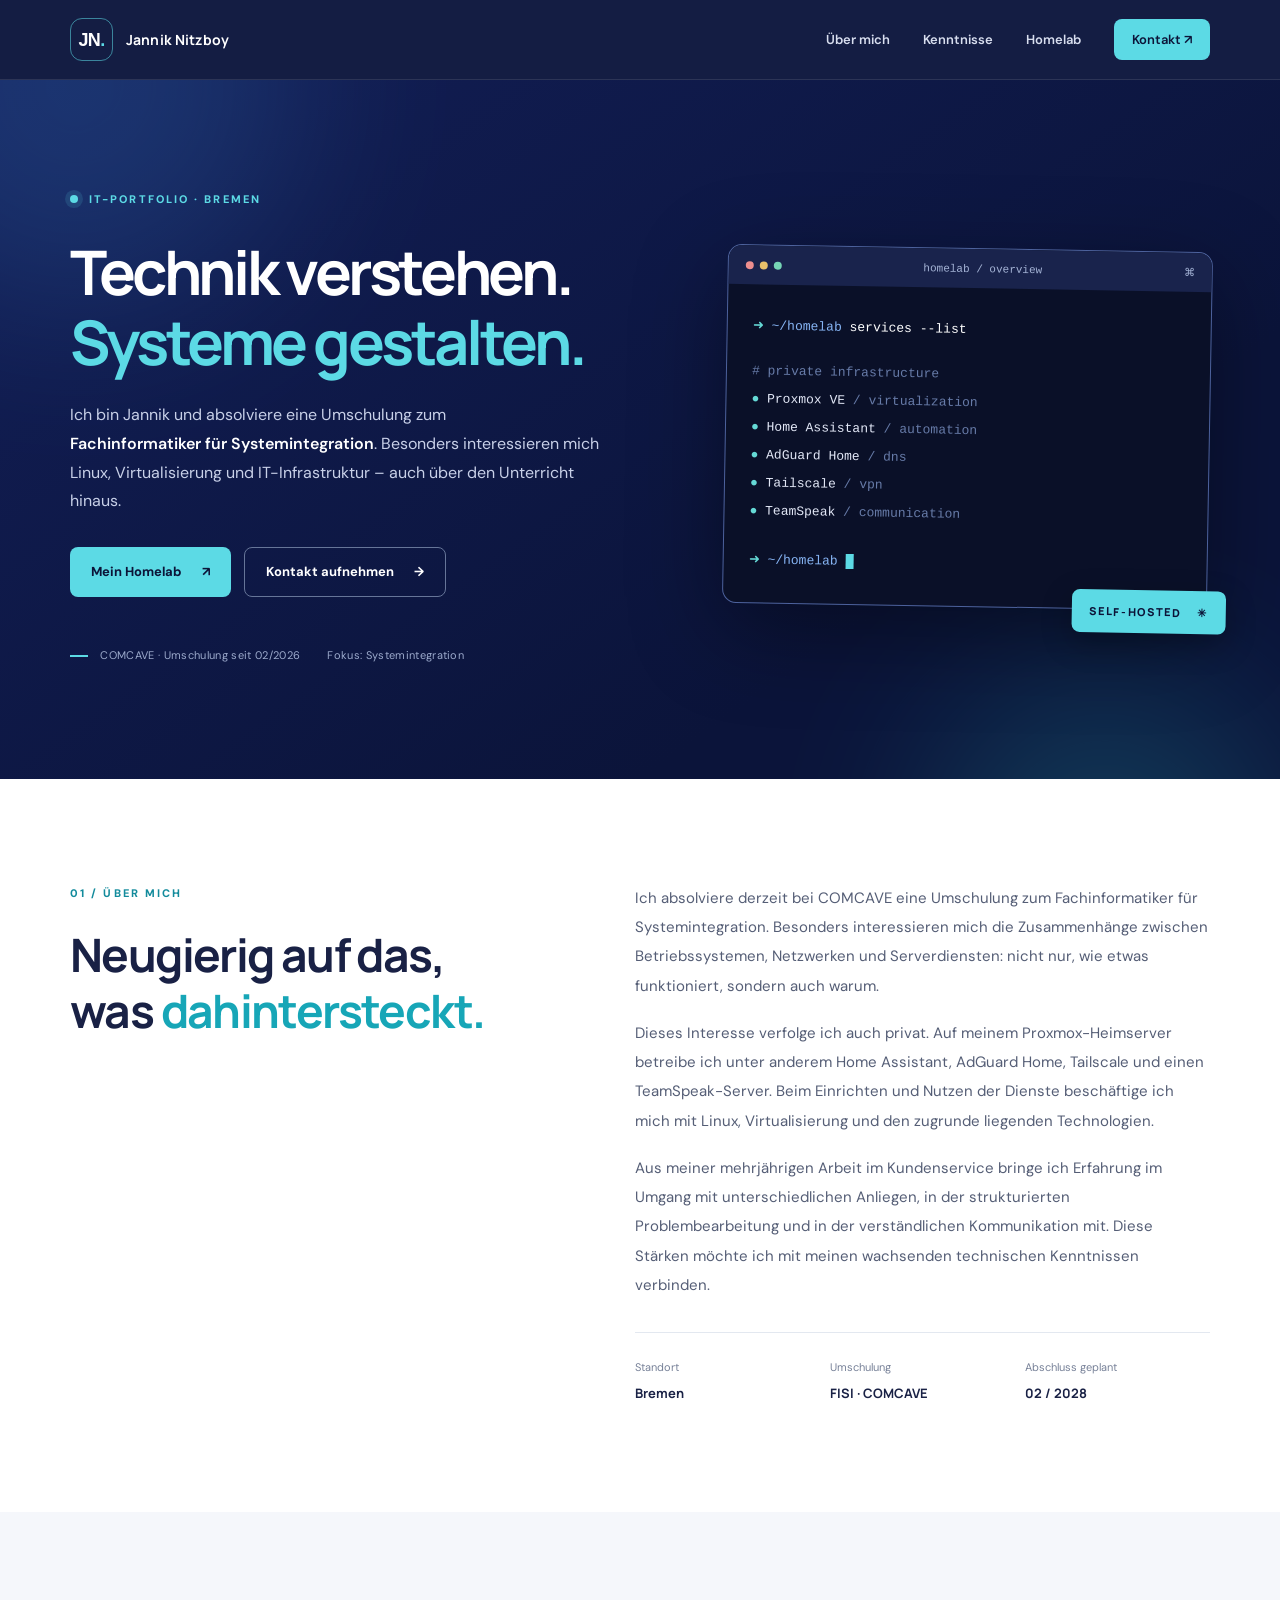
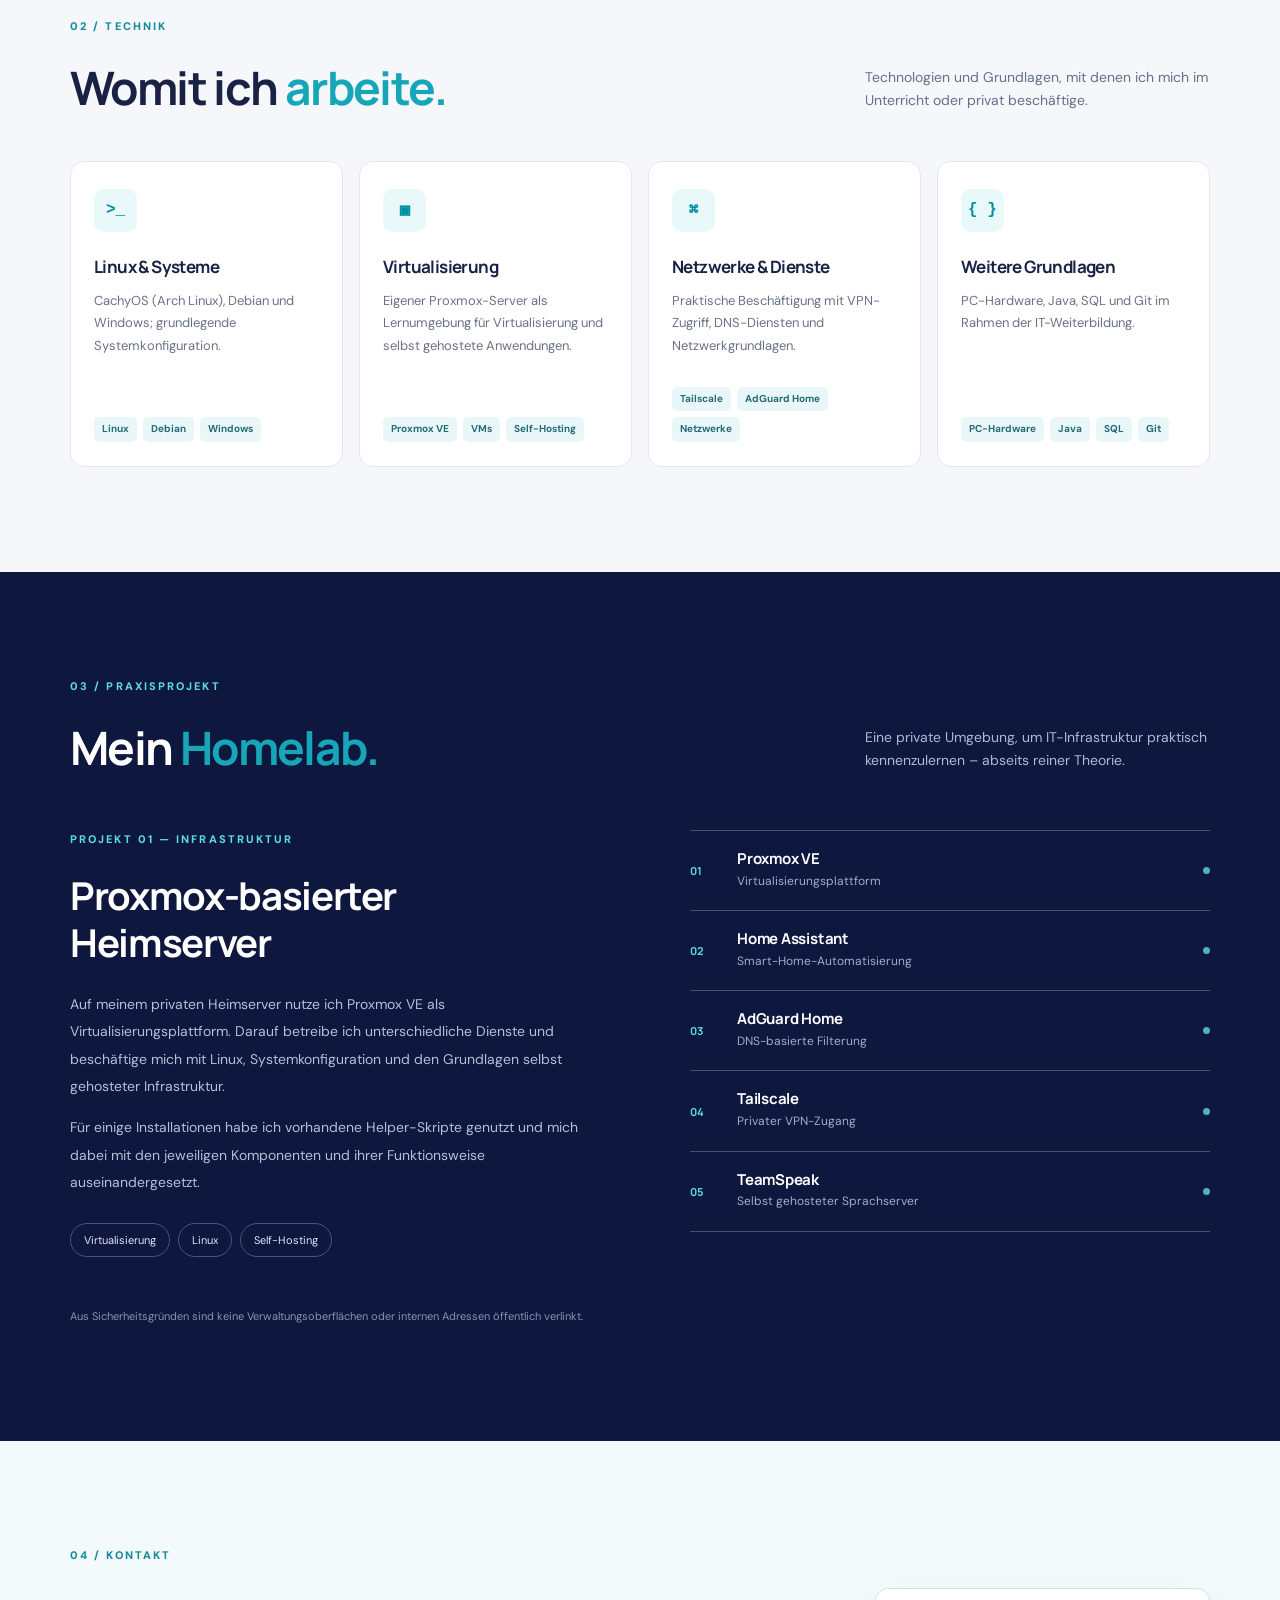
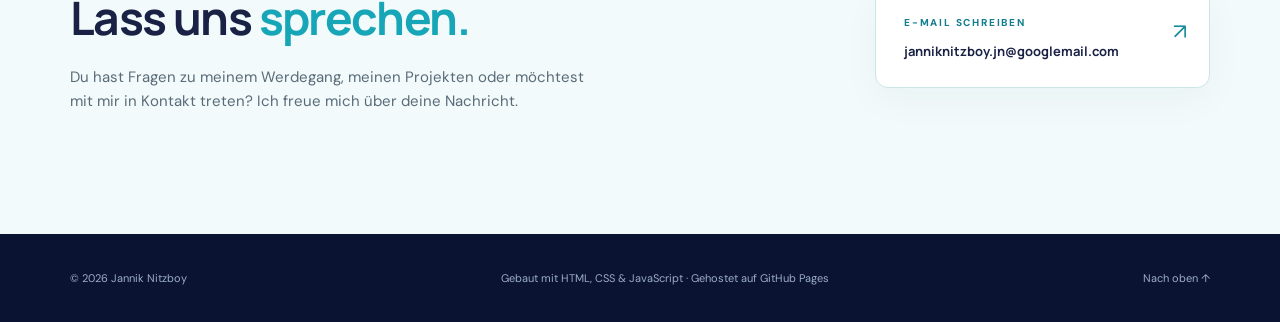
==== commit aea8f72f: "Add files via upload" ====
--- a/index.html
+++ b/index.html
@@ -39,7 +39,7 @@
     <section id="ueber-mich" class="section section-light" aria-labelledby="about-heading"><div class="container split-section"><div class="section-intro"><p class="section-kicker">01 / ÜBER MICH</p><h2 id="about-heading">Neugierig auf das,<br>was <em>dahintersteckt.</em></h2></div><div class="copy-block"><p>Ich absolviere derzeit bei COMCAVE eine Umschulung zum Fachinformatiker für Systemintegration. Besonders interessieren mich die Zusammenhänge zwischen Betriebssystemen, Netzwerken und Serverdiensten: nicht nur, wie etwas funktioniert, sondern auch warum.</p><p>Dieses Interesse verfolge ich auch privat. Auf meinem Proxmox-Heimserver betreibe ich unter anderem Home Assistant, AdGuard Home, Tailscale und einen TeamSpeak-Server. Beim Einrichten und Nutzen der Dienste beschäftige ich mich mit Linux, Virtualisierung und den zugrunde liegenden Technologien.</p><p>Aus meiner mehrjährigen Arbeit im Kundenservice bringe ich Erfahrung im Umgang mit unterschiedlichen Anliegen, in der strukturierten Problembearbeitung und in der verständlichen Kommunikation mit. Diese Stärken möchte ich mit meinen wachsenden technischen Kenntnissen verbinden.</p><div class="about-facts"><div><span>Standort</span><strong>Bremen</strong></div><div><span>Umschulung</span><strong>FISI · COMCAVE</strong></div><div><span>Abschluss geplant</span><strong>02 / 2028</strong></div></div></div></div></section>
     <section id="kenntnisse" class="section section-soft" aria-labelledby="skills-heading"><div class="container"><div class="section-head"><div><p class="section-kicker">02 / TECHNIK</p><h2 id="skills-heading">Womit ich <em>arbeite.</em></h2></div><p>Technologien und Grundlagen, mit denen ich mich im Unterricht oder privat beschäftige.</p></div><div class="skill-grid"><article class="skill-card"><div class="skill-icon">&gt;_</div><h3>Linux & Systeme</h3><p>CachyOS (Arch Linux), Debian und Windows; grundlegende Systemkonfiguration.</p><div class="tags"><span>Linux</span><span>Debian</span><span>Windows</span></div></article><article class="skill-card"><div class="skill-icon">▣</div><h3>Virtualisierung</h3><p>Eigener Proxmox-Server als Lernumgebung für Virtualisierung und selbst gehostete Anwendungen.</p><div class="tags"><span>Proxmox VE</span><span>VMs</span><span>Self-Hosting</span></div></article><article class="skill-card"><div class="skill-icon">⌘</div><h3>Netzwerke & Dienste</h3><p>Praktische Beschäftigung mit VPN-Zugriff, DNS-Diensten und Netzwerkgrundlagen.</p><div class="tags"><span>Tailscale</span><span>AdGuard Home</span><span>Netzwerke</span></div></article><article class="skill-card"><div class="skill-icon">{ }</div><h3>Weitere Grundlagen</h3><p>PC-Hardware, Java, SQL und Git im Rahmen der IT-Weiterbildung.</p><div class="tags"><span>PC-Hardware</span><span>Java</span><span>SQL</span><span>Git</span></div></article></div></div></section>
     <section id="homelab" class="section section-dark" aria-labelledby="lab-heading"><div class="container"><div class="section-head section-head-dark"><div><p class="section-kicker">03 / PRAXISPROJEKT</p><h2 id="lab-heading">Mein <em>Homelab.</em></h2></div><p>Eine private Umgebung, um IT-Infrastruktur praktisch kennenzulernen – abseits reiner Theorie.</p></div><div class="lab-grid"><div class="lab-feature"><span class="lab-label">PROJEKT 01 — INFRASTRUKTUR</span><h3>Proxmox-basierter<br>Heimserver</h3><p>Auf meinem privaten Heimserver nutze ich Proxmox VE als Virtualisierungsplattform. Darauf betreibe ich unterschiedliche Dienste und beschäftige mich mit Linux, Systemkonfiguration und den Grundlagen selbst gehosteter Infrastruktur.</p><p>Für einige Installationen habe ich vorhandene Helper-Skripte genutzt und mich dabei mit den jeweiligen Komponenten und ihrer Funktionsweise auseinandergesetzt.</p><div class="lab-chips"><span>Virtualisierung</span><span>Linux</span><span>Self-Hosting</span></div></div><div class="service-list"><div class="service"><span class="service-num">01</span><div><h4>Proxmox VE</h4><p>Virtualisierungsplattform</p></div><span class="service-indicator" aria-hidden="true"></span></div><div class="service"><span class="service-num">02</span><div><h4>Home Assistant</h4><p>Smart-Home-Automatisierung</p></div><span class="service-indicator" aria-hidden="true"></span></div><div class="service"><span class="service-num">03</span><div><h4>AdGuard Home</h4><p>DNS-basierte Filterung</p></div><span class="service-indicator" aria-hidden="true"></span></div><div class="service"><span class="service-num">04</span><div><h4>Tailscale</h4><p>Privater VPN-Zugang</p></div><span class="service-indicator" aria-hidden="true"></span></div><div class="service"><span class="service-num">05</span><div><h4>TeamSpeak</h4><p>Selbst gehosteter Sprachserver</p></div><span class="service-indicator" aria-hidden="true"></span></div></div></div><p class="lab-note">Aus Sicherheitsgründen sind keine Verwaltungsoberflächen oder internen Adressen öffentlich verlinkt.</p></div></section>
-    <section id="kontakt" class="section section-contact" aria-labelledby="contact-heading"><div class="container contact-layout"><div><p class="section-kicker">04 / KONTAKT</p><h2 id="contact-heading">Lass uns <em>sprechen.</em></h2><p>Du möchtest dich zu einer betrieblichen Praxisphase oder einem IT-Thema austauschen? Ich freue mich über eine Nachricht.</p></div><a class="contact-link" href="mailto:janniknitzboy.jn@googlemail.com"><span>E-MAIL SCHREIBEN</span><strong>janniknitzboy.jn@googlemail.com</strong><span class="contact-arrow" aria-hidden="true">↗</span></a></div></section>
+    <section id="kontakt" class="section section-contact" aria-labelledby="contact-heading"><div class="container contact-layout"><div><p class="section-kicker">04 / KONTAKT</p><h2 id="contact-heading">Lass uns <em>sprechen.</em></h2><p>Du hast Fragen zu meinem Werdegang, meinen Projekten oder möchtest mit mir in Kontakt treten? Ich freue mich über deine Nachricht.</p></div><a class="contact-link" href="mailto:janniknitzboy.jn@googlemail.com"><span>E-MAIL SCHREIBEN</span><strong>janniknitzboy.jn@googlemail.com</strong><span class="contact-arrow" aria-hidden="true">↗</span></a></div></section>
   </main>
   <footer class="footer"><div class="container footer-content"><span>© <span id="year">2026</span> Jannik Nitzboy</span><span>Gebaut mit HTML, CSS & JavaScript · Gehostet auf GitHub Pages</span><a href="#top">Nach oben ↑</a></div></footer>
 </body>
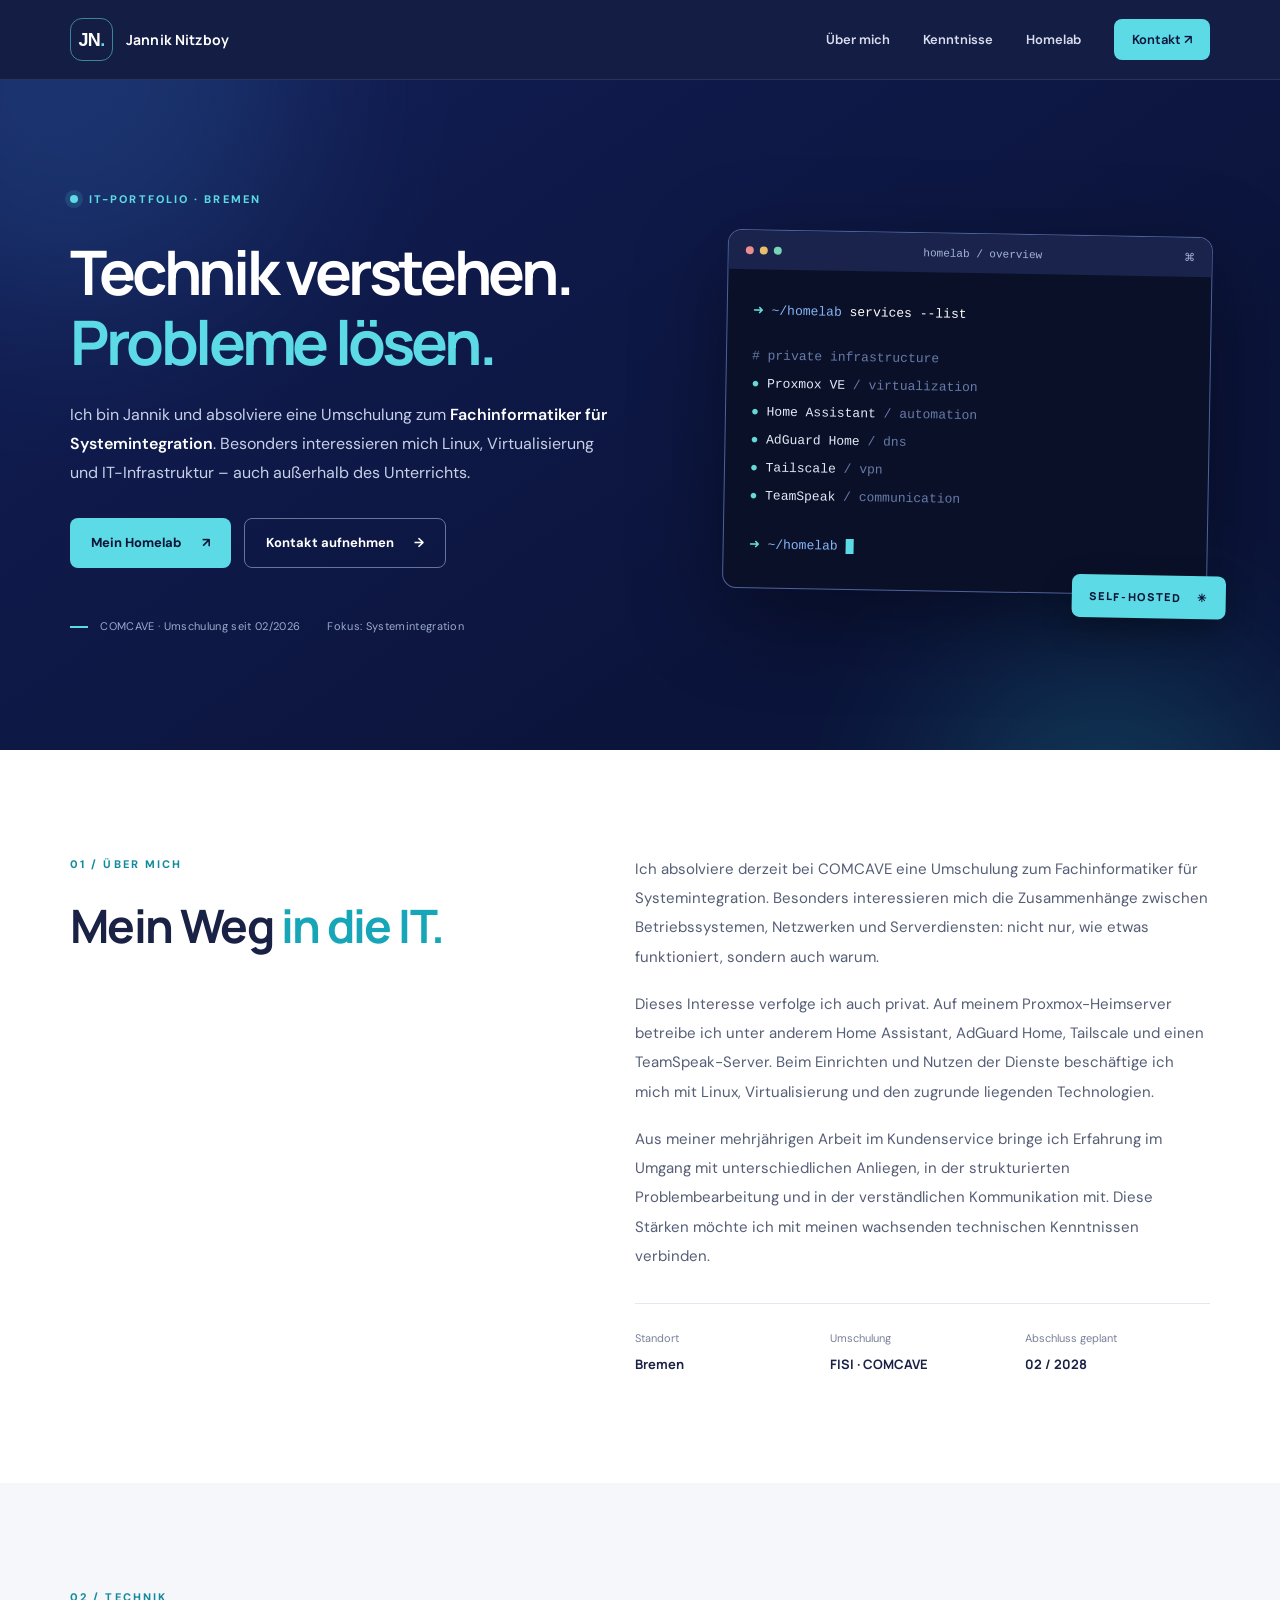
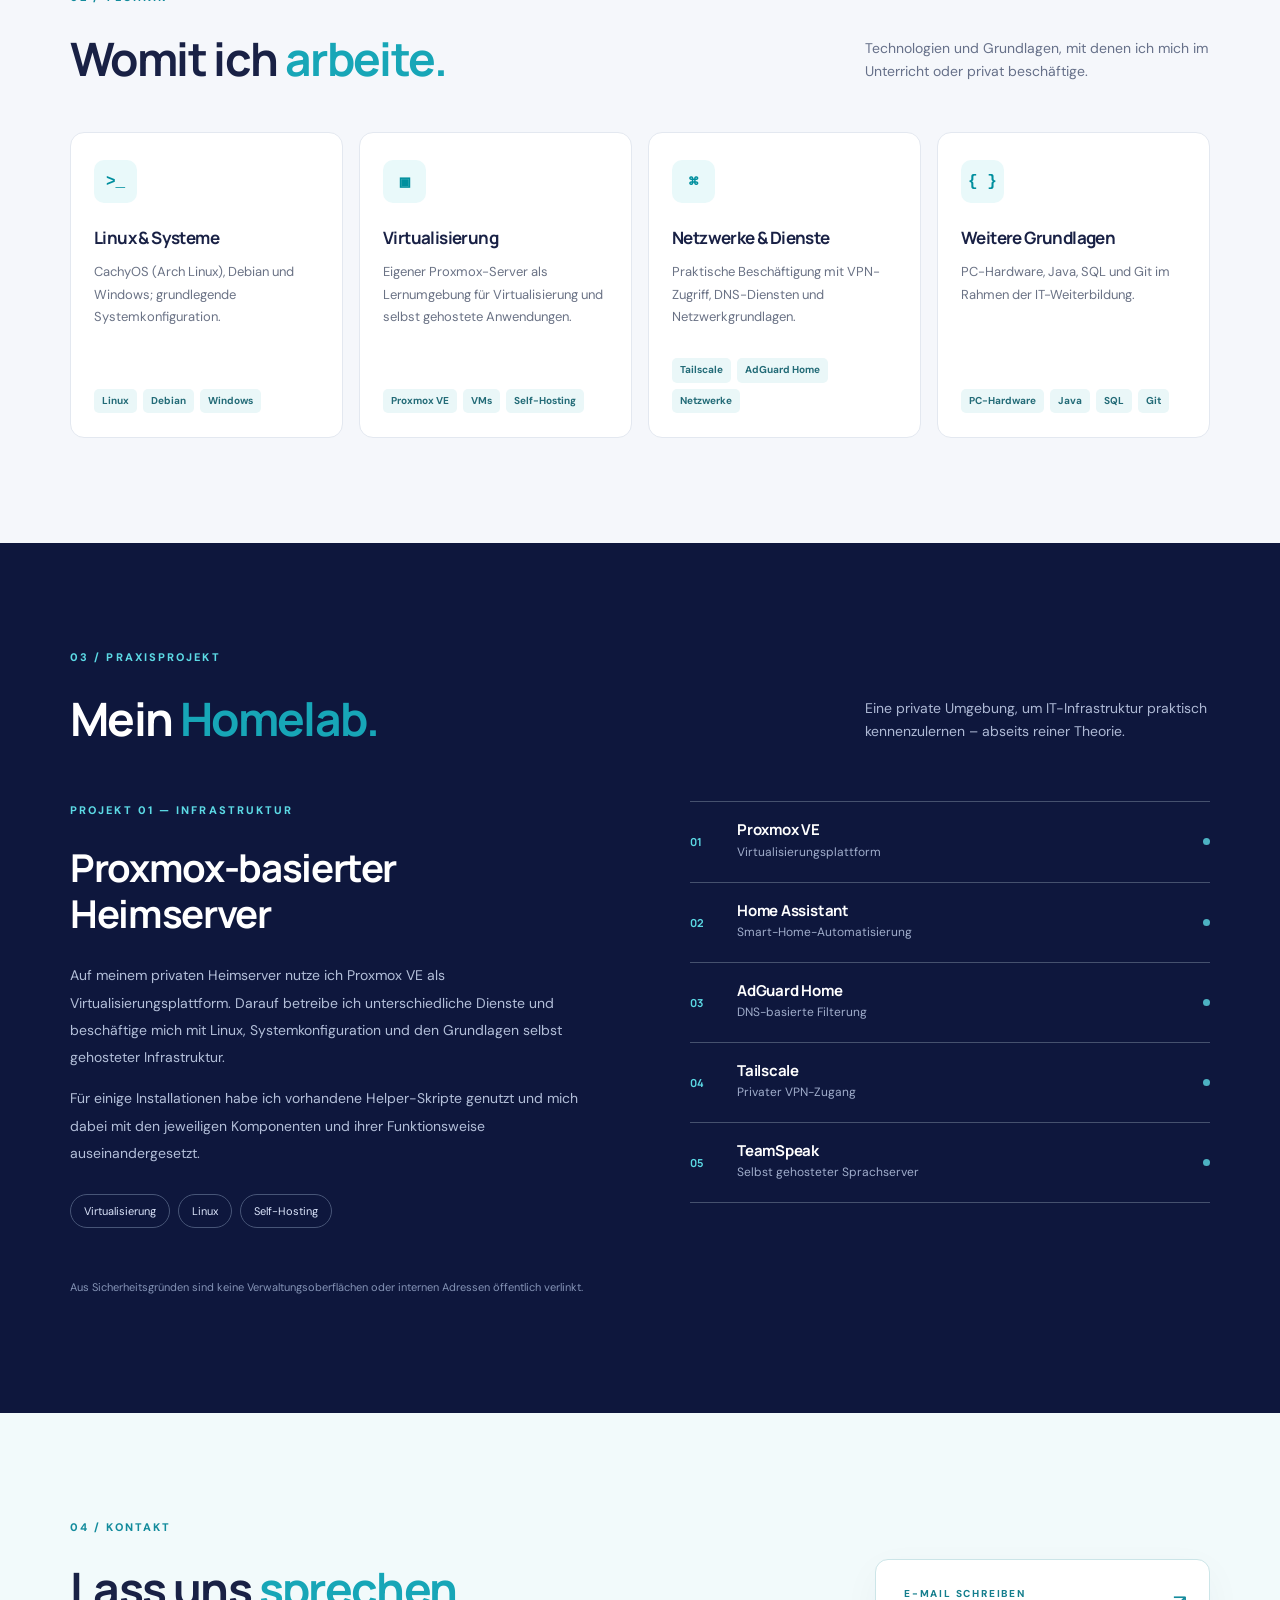
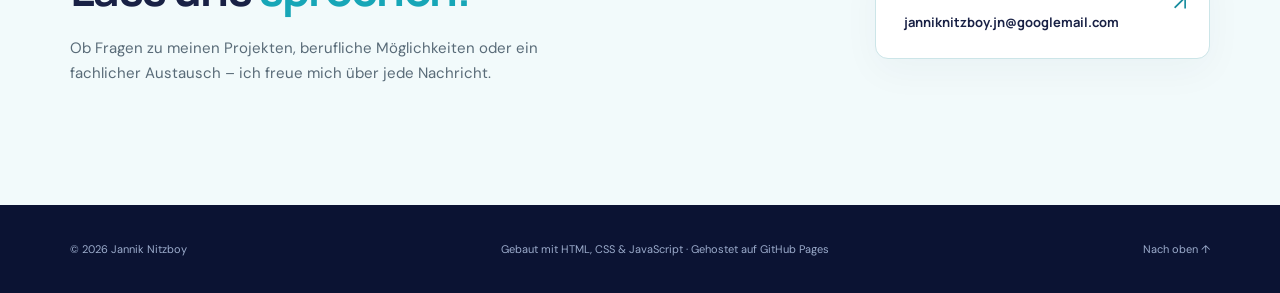
==== commit 01a5d698: "Add files via upload" ====
--- a/index.html
+++ b/index.html
@@ -25,8 +25,8 @@
       <div class="container hero-grid">
         <div class="hero-copy">
           <p class="eyebrow"><span class="status-dot"></span> IT-PORTFOLIO · BREMEN</p>
-          <h1 id="hero-title">Technik verstehen.<br><span>Systeme gestalten.</span></h1>
-          <p class="hero-sub">Ich bin Jannik und absolviere eine Umschulung zum <strong class="hero-role">Fachinformatiker für Systemintegration</strong>. Besonders interessieren mich Linux, Virtualisierung und IT-Infrastruktur – auch über den Unterricht hinaus.</p>
+          <h1 id="hero-title">Technik verstehen.<br><span>Probleme lösen.</span></h1>
+          <p class="hero-sub">Ich bin Jannik und absolviere eine Umschulung zum <strong class="hero-role">Fachinformatiker für Systemintegration</strong>. Besonders interessieren mich Linux, Virtualisierung und IT-Infrastruktur – auch außerhalb des Unterrichts.</p>
           <div class="hero-actions"><a class="btn btn-primary" href="#homelab">Mein Homelab <span aria-hidden="true">↗</span></a><a class="btn btn-ghost" href="#kontakt">Kontakt aufnehmen <span aria-hidden="true">→</span></a></div>
           <div class="hero-meta"><span><span class="meta-line"></span> COMCAVE · Umschulung seit 02/2026</span><span>Fokus: Systemintegration</span></div>
         </div>
@@ -36,11 +36,11 @@
         </div>
       </div>
     </section>
-    <section id="ueber-mich" class="section section-light" aria-labelledby="about-heading"><div class="container split-section"><div class="section-intro"><p class="section-kicker">01 / ÜBER MICH</p><h2 id="about-heading">Neugierig auf das,<br>was <em>dahintersteckt.</em></h2></div><div class="copy-block"><p>Ich absolviere derzeit bei COMCAVE eine Umschulung zum Fachinformatiker für Systemintegration. Besonders interessieren mich die Zusammenhänge zwischen Betriebssystemen, Netzwerken und Serverdiensten: nicht nur, wie etwas funktioniert, sondern auch warum.</p><p>Dieses Interesse verfolge ich auch privat. Auf meinem Proxmox-Heimserver betreibe ich unter anderem Home Assistant, AdGuard Home, Tailscale und einen TeamSpeak-Server. Beim Einrichten und Nutzen der Dienste beschäftige ich mich mit Linux, Virtualisierung und den zugrunde liegenden Technologien.</p><p>Aus meiner mehrjährigen Arbeit im Kundenservice bringe ich Erfahrung im Umgang mit unterschiedlichen Anliegen, in der strukturierten Problembearbeitung und in der verständlichen Kommunikation mit. Diese Stärken möchte ich mit meinen wachsenden technischen Kenntnissen verbinden.</p><div class="about-facts"><div><span>Standort</span><strong>Bremen</strong></div><div><span>Umschulung</span><strong>FISI · COMCAVE</strong></div><div><span>Abschluss geplant</span><strong>02 / 2028</strong></div></div></div></div></section>
+    <section id="ueber-mich" class="section section-light" aria-labelledby="about-heading"><div class="container split-section"><div class="section-intro"><p class="section-kicker">01 / ÜBER MICH</p><h2 id="about-heading">Mein Weg <em>in die IT.</em></h2></div><div class="copy-block"><p>Ich absolviere derzeit bei COMCAVE eine Umschulung zum Fachinformatiker für Systemintegration. Besonders interessieren mich die Zusammenhänge zwischen Betriebssystemen, Netzwerken und Serverdiensten: nicht nur, wie etwas funktioniert, sondern auch warum.</p><p>Dieses Interesse verfolge ich auch privat. Auf meinem Proxmox-Heimserver betreibe ich unter anderem Home Assistant, AdGuard Home, Tailscale und einen TeamSpeak-Server. Beim Einrichten und Nutzen der Dienste beschäftige ich mich mit Linux, Virtualisierung und den zugrunde liegenden Technologien.</p><p>Aus meiner mehrjährigen Arbeit im Kundenservice bringe ich Erfahrung im Umgang mit unterschiedlichen Anliegen, in der strukturierten Problembearbeitung und in der verständlichen Kommunikation mit. Diese Stärken möchte ich mit meinen wachsenden technischen Kenntnissen verbinden.</p><div class="about-facts"><div><span>Standort</span><strong>Bremen</strong></div><div><span>Umschulung</span><strong>FISI · COMCAVE</strong></div><div><span>Abschluss geplant</span><strong>02 / 2028</strong></div></div></div></div></section>
     <section id="kenntnisse" class="section section-soft" aria-labelledby="skills-heading"><div class="container"><div class="section-head"><div><p class="section-kicker">02 / TECHNIK</p><h2 id="skills-heading">Womit ich <em>arbeite.</em></h2></div><p>Technologien und Grundlagen, mit denen ich mich im Unterricht oder privat beschäftige.</p></div><div class="skill-grid"><article class="skill-card"><div class="skill-icon">&gt;_</div><h3>Linux & Systeme</h3><p>CachyOS (Arch Linux), Debian und Windows; grundlegende Systemkonfiguration.</p><div class="tags"><span>Linux</span><span>Debian</span><span>Windows</span></div></article><article class="skill-card"><div class="skill-icon">▣</div><h3>Virtualisierung</h3><p>Eigener Proxmox-Server als Lernumgebung für Virtualisierung und selbst gehostete Anwendungen.</p><div class="tags"><span>Proxmox VE</span><span>VMs</span><span>Self-Hosting</span></div></article><article class="skill-card"><div class="skill-icon">⌘</div><h3>Netzwerke & Dienste</h3><p>Praktische Beschäftigung mit VPN-Zugriff, DNS-Diensten und Netzwerkgrundlagen.</p><div class="tags"><span>Tailscale</span><span>AdGuard Home</span><span>Netzwerke</span></div></article><article class="skill-card"><div class="skill-icon">{ }</div><h3>Weitere Grundlagen</h3><p>PC-Hardware, Java, SQL und Git im Rahmen der IT-Weiterbildung.</p><div class="tags"><span>PC-Hardware</span><span>Java</span><span>SQL</span><span>Git</span></div></article></div></div></section>
     <section id="homelab" class="section section-dark" aria-labelledby="lab-heading"><div class="container"><div class="section-head section-head-dark"><div><p class="section-kicker">03 / PRAXISPROJEKT</p><h2 id="lab-heading">Mein <em>Homelab.</em></h2></div><p>Eine private Umgebung, um IT-Infrastruktur praktisch kennenzulernen – abseits reiner Theorie.</p></div><div class="lab-grid"><div class="lab-feature"><span class="lab-label">PROJEKT 01 — INFRASTRUKTUR</span><h3>Proxmox-basierter<br>Heimserver</h3><p>Auf meinem privaten Heimserver nutze ich Proxmox VE als Virtualisierungsplattform. Darauf betreibe ich unterschiedliche Dienste und beschäftige mich mit Linux, Systemkonfiguration und den Grundlagen selbst gehosteter Infrastruktur.</p><p>Für einige Installationen habe ich vorhandene Helper-Skripte genutzt und mich dabei mit den jeweiligen Komponenten und ihrer Funktionsweise auseinandergesetzt.</p><div class="lab-chips"><span>Virtualisierung</span><span>Linux</span><span>Self-Hosting</span></div></div><div class="service-list"><div class="service"><span class="service-num">01</span><div><h4>Proxmox VE</h4><p>Virtualisierungsplattform</p></div><span class="service-indicator" aria-hidden="true"></span></div><div class="service"><span class="service-num">02</span><div><h4>Home Assistant</h4><p>Smart-Home-Automatisierung</p></div><span class="service-indicator" aria-hidden="true"></span></div><div class="service"><span class="service-num">03</span><div><h4>AdGuard Home</h4><p>DNS-basierte Filterung</p></div><span class="service-indicator" aria-hidden="true"></span></div><div class="service"><span class="service-num">04</span><div><h4>Tailscale</h4><p>Privater VPN-Zugang</p></div><span class="service-indicator" aria-hidden="true"></span></div><div class="service"><span class="service-num">05</span><div><h4>TeamSpeak</h4><p>Selbst gehosteter Sprachserver</p></div><span class="service-indicator" aria-hidden="true"></span></div></div></div><p class="lab-note">Aus Sicherheitsgründen sind keine Verwaltungsoberflächen oder internen Adressen öffentlich verlinkt.</p></div></section>
-    <section id="kontakt" class="section section-contact" aria-labelledby="contact-heading"><div class="container contact-layout"><div><p class="section-kicker">04 / KONTAKT</p><h2 id="contact-heading">Lass uns <em>sprechen.</em></h2><p>Du hast Fragen zu meinem Werdegang, meinen Projekten oder möchtest mit mir in Kontakt treten? Ich freue mich über deine Nachricht.</p></div><a class="contact-link" href="mailto:janniknitzboy.jn@googlemail.com"><span>E-MAIL SCHREIBEN</span><strong>janniknitzboy.jn@googlemail.com</strong><span class="contact-arrow" aria-hidden="true">↗</span></a></div></section>
+    <section id="kontakt" class="section section-contact" aria-labelledby="contact-heading"><div class="container contact-layout"><div><p class="section-kicker">04 / KONTAKT</p><h2 id="contact-heading">Lass uns <em>sprechen.</em></h2><p>Ob Fragen zu meinen Projekten, berufliche Möglichkeiten oder ein fachlicher Austausch – ich freue mich über jede Nachricht.</p></div><a class="contact-link" href="mailto:janniknitzboy.jn@googlemail.com"><span>E-MAIL SCHREIBEN</span><strong>janniknitzboy.jn@googlemail.com</strong><span class="contact-arrow" aria-hidden="true">↗</span></a></div></section>
   </main>
-  <footer class="footer"><div class="container footer-content"><span>© <span id="year">2026</span> Jannik Nitzboy</span><span>Gebaut mit HTML, CSS & JavaScript · Gehostet auf GitHub Pages</span><a href="#top">Nach oben ↑</a></div></footer>
+  <footer class="footer"><div class="container footer-content"><span>© <span id="year">2026</span> Jannik Nitzboy</span><span>Gebaut mit HTML, CSS & JavaScript · Gehostet auf GitHub Pages</span><button class="back-to-top" type="button" aria-label="Zum Seitenanfang scrollen">Nach oben ↑</button></div></footer>
 </body>
 </html>
--- a/styles.css
+++ b/styles.css
@@ -7,3 +7,10 @@
 .hero-role{display:inline-block;white-space:nowrap}
 .service-indicator{display:block;width:7px;height:7px;border-radius:50%;background:var(--aqua);opacity:.8;justify-self:end}
 @media(max-width:470px){.hero-role{white-space:normal;display:inline}}
+
+/* V3: Ein natürlich umbrochener Einleitungstext und ein echter Nach-oben-Button. */
+.hero-sub {text-wrap:pretty;max-width:49ch;}
+.hero-role {display:inline;white-space:normal;overflow-wrap:normal;}
+.back-to-top {border:0;background:transparent;padding:8px 0;color:inherit;cursor:pointer;font:inherit;}
+.back-to-top:hover {color:#fff;}
+.back-to-top:focus-visible {outline:3px solid #41d2df;outline-offset:3px;}
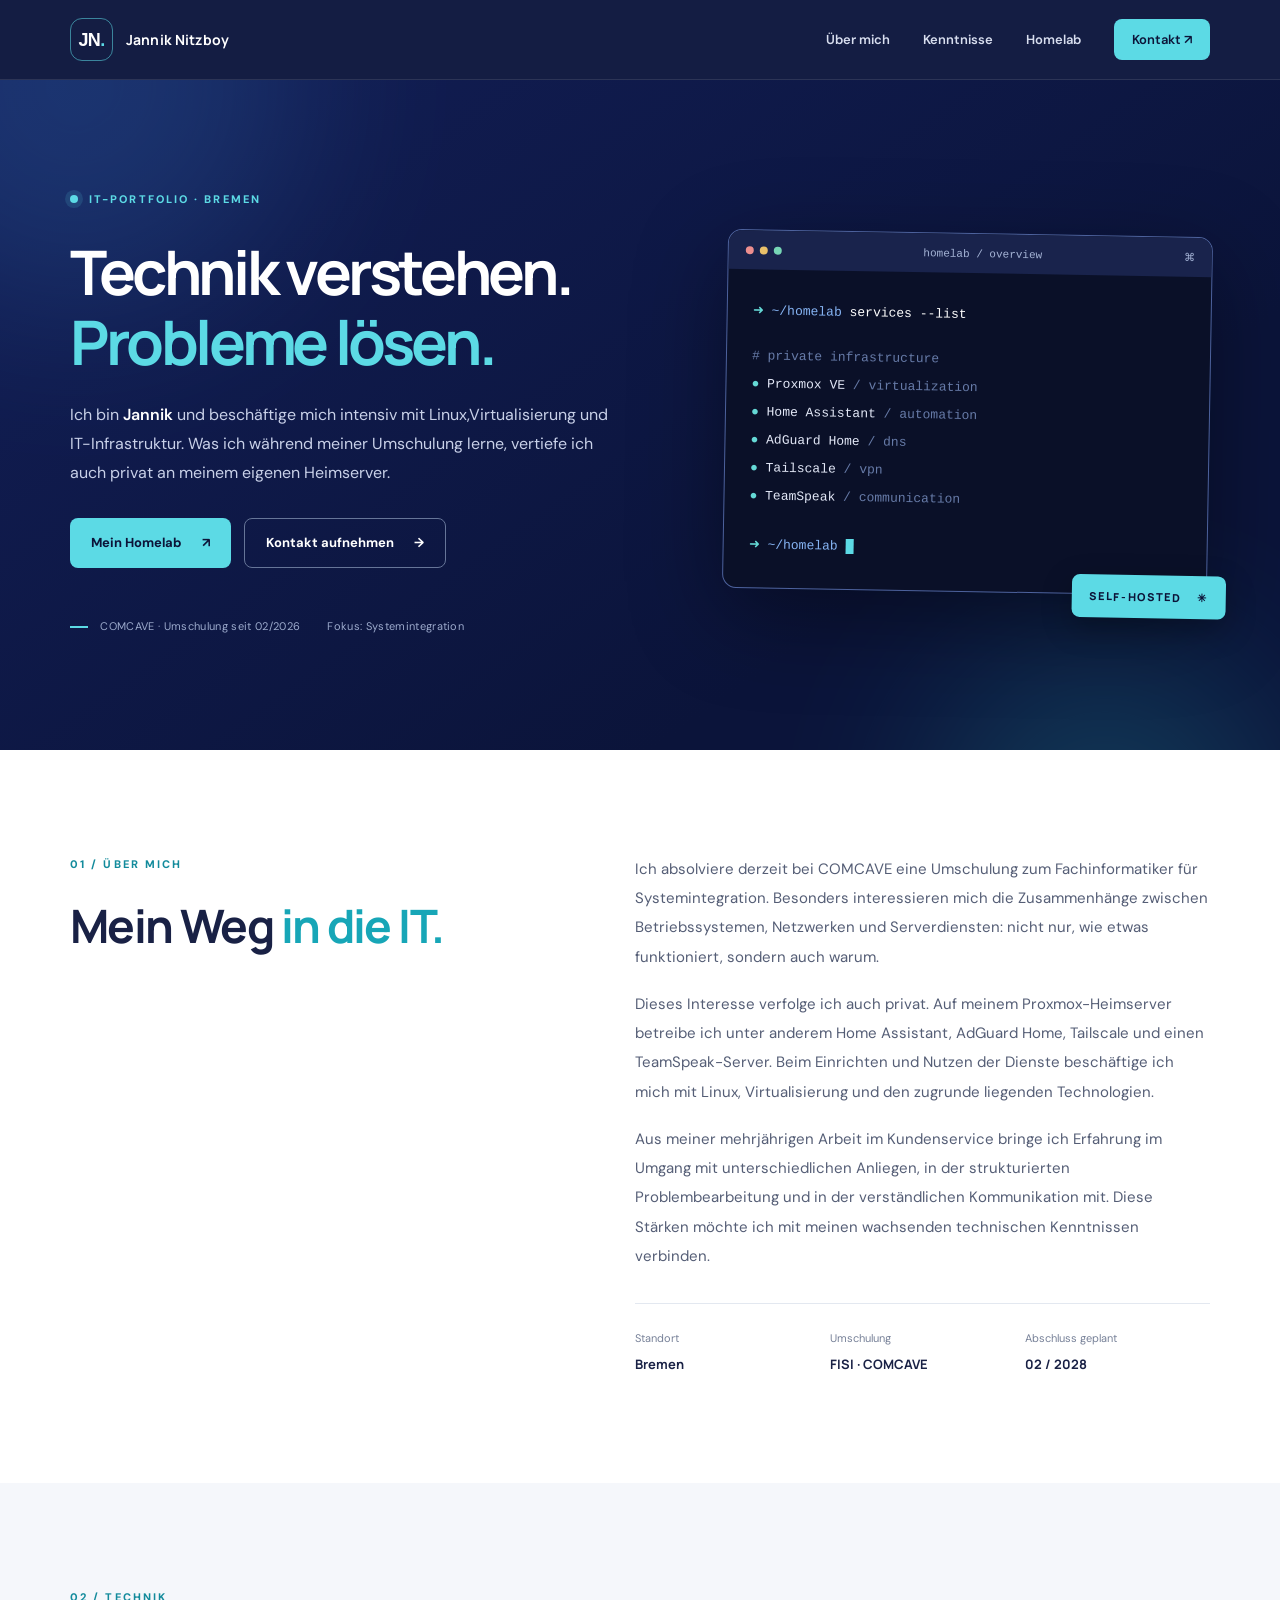
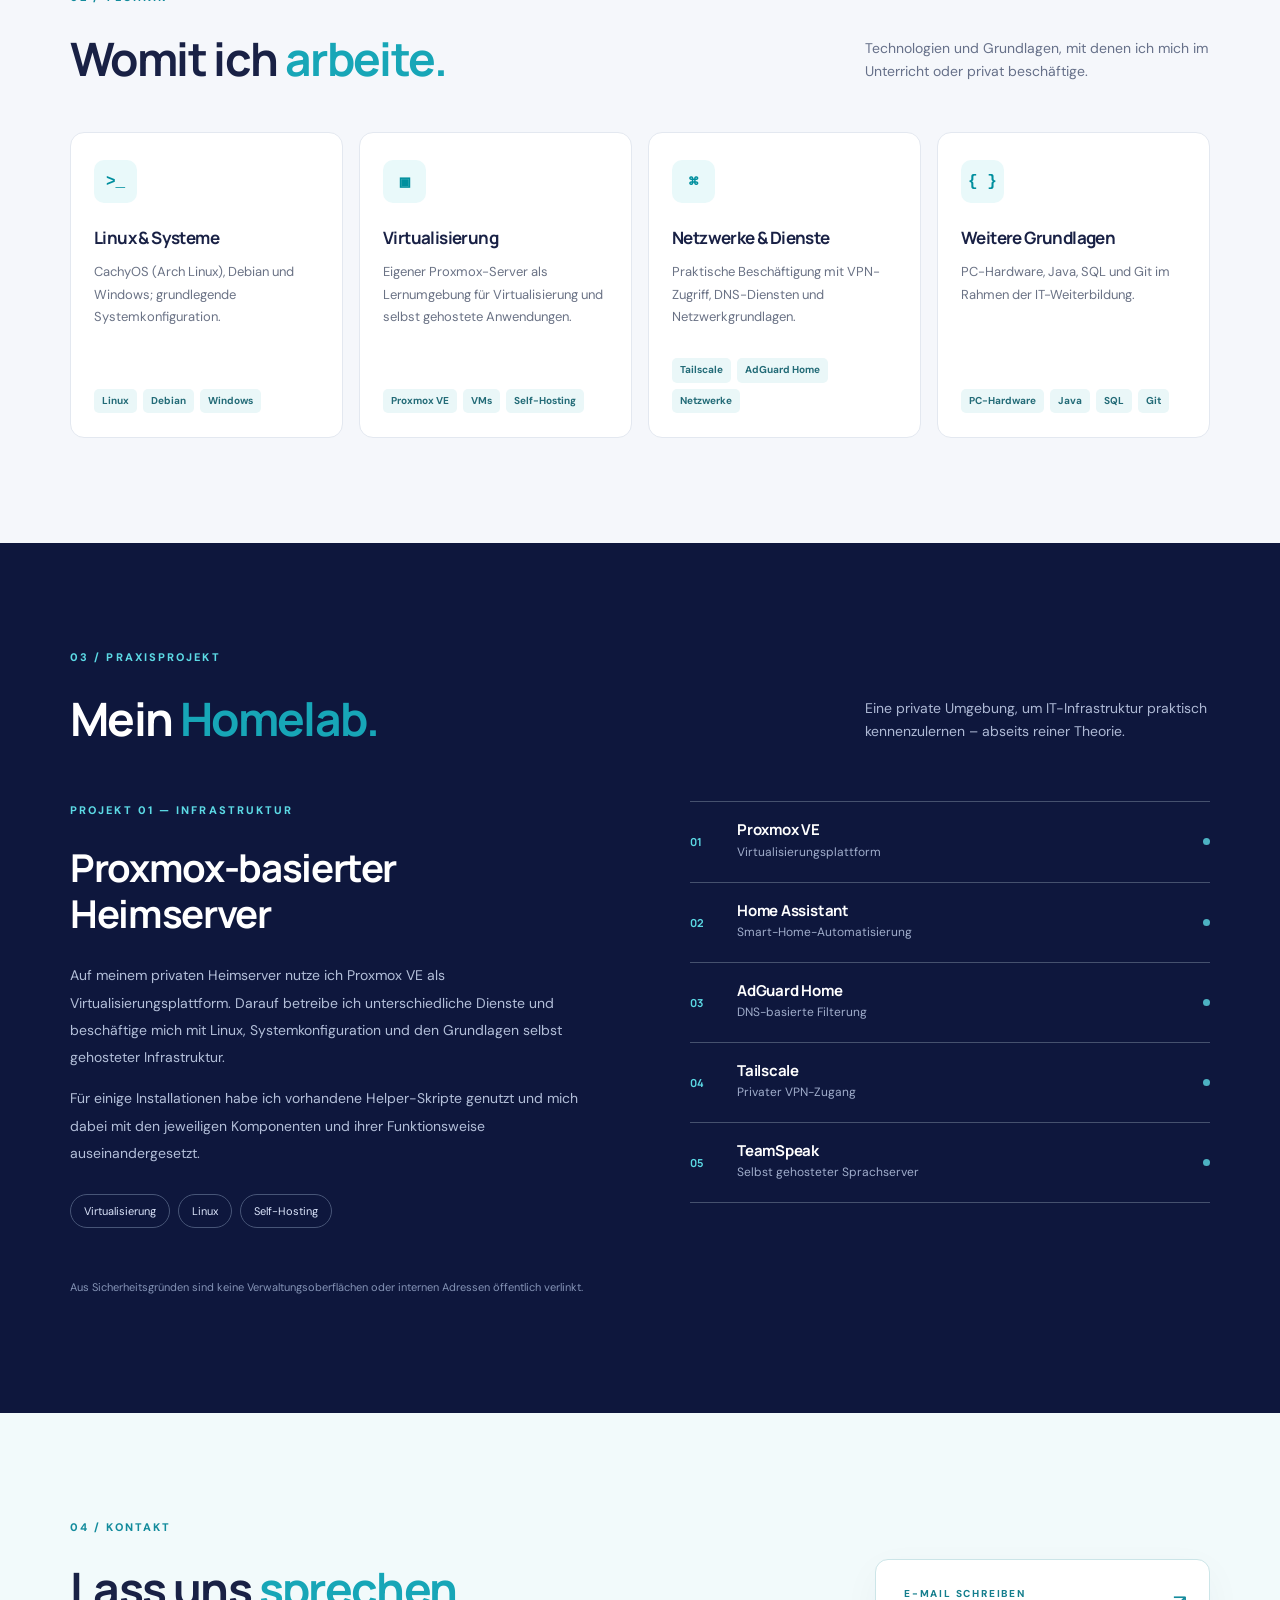
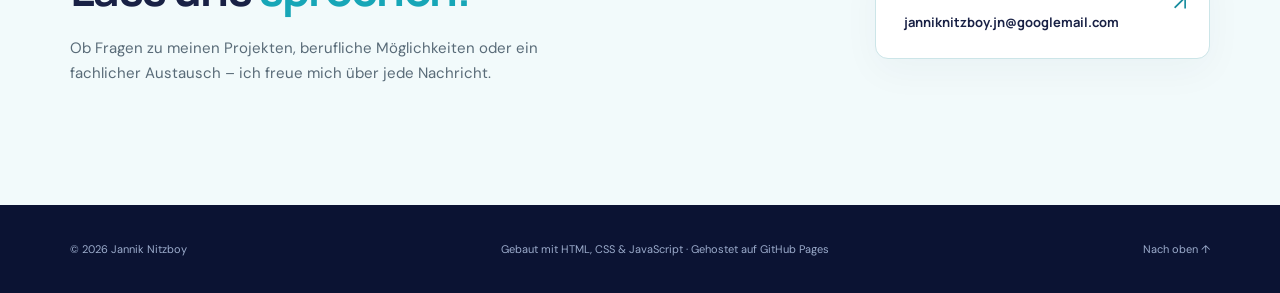
==== commit 5a855cc0: "Update hero-sub paragraph in index.html" ====
--- a/index.html
+++ b/index.html
@@ -26,7 +26,7 @@
         <div class="hero-copy">
           <p class="eyebrow"><span class="status-dot"></span> IT-PORTFOLIO · BREMEN</p>
           <h1 id="hero-title">Technik verstehen.<br><span>Probleme lösen.</span></h1>
-          <p class="hero-sub">Ich bin Jannik und absolviere eine Umschulung zum <strong class="hero-role">Fachinformatiker für Systemintegration</strong>. Besonders interessieren mich Linux, Virtualisierung und IT-Infrastruktur – auch außerhalb des Unterrichts.</p>
+          <p class="hero-sub">Ich bin <strong class="hero-role">Jannik</strong> und beschäftige mich intensiv mit Linux,Virtualisierung und IT-Infrastruktur. Was ich während meiner Umschulung lerne, vertiefe ich auch privat an meinem eigenen Heimserver.</p>
           <div class="hero-actions"><a class="btn btn-primary" href="#homelab">Mein Homelab <span aria-hidden="true">↗</span></a><a class="btn btn-ghost" href="#kontakt">Kontakt aufnehmen <span aria-hidden="true">→</span></a></div>
           <div class="hero-meta"><span><span class="meta-line"></span> COMCAVE · Umschulung seit 02/2026</span><span>Fokus: Systemintegration</span></div>
         </div>
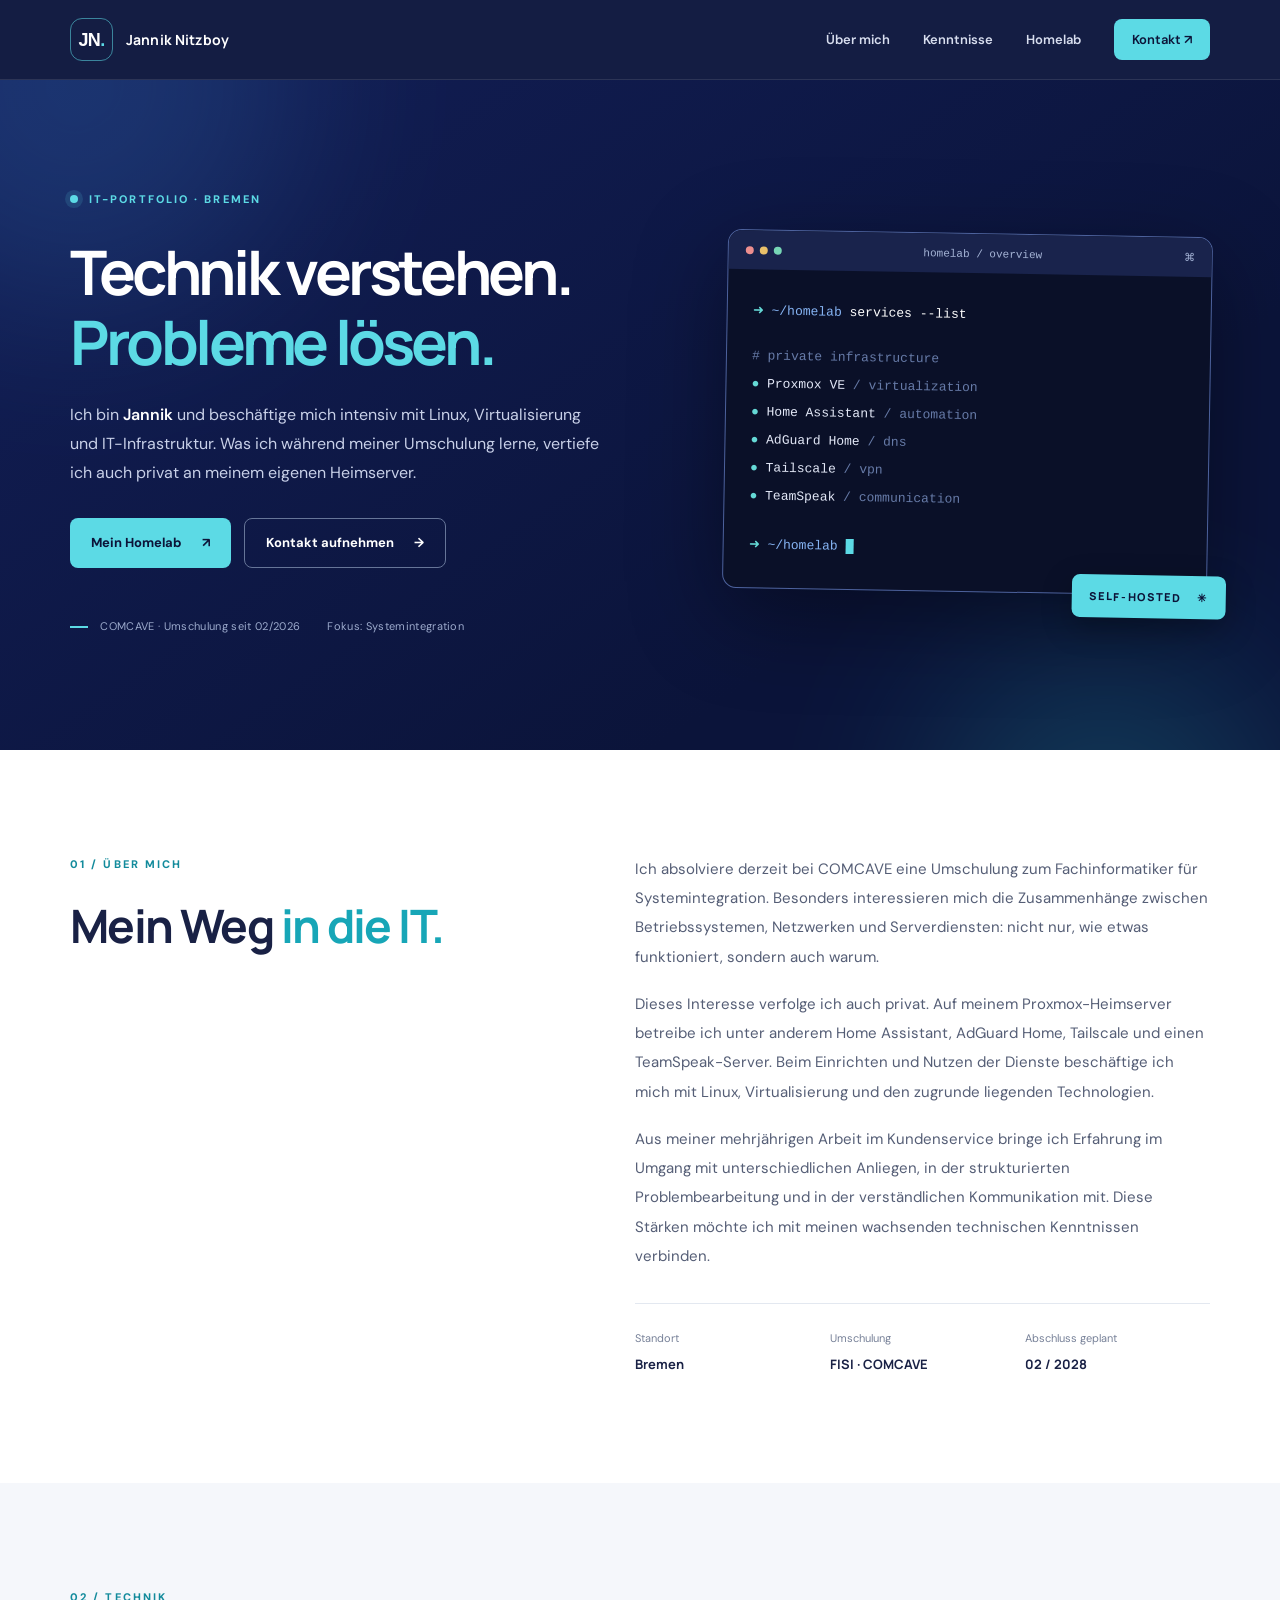
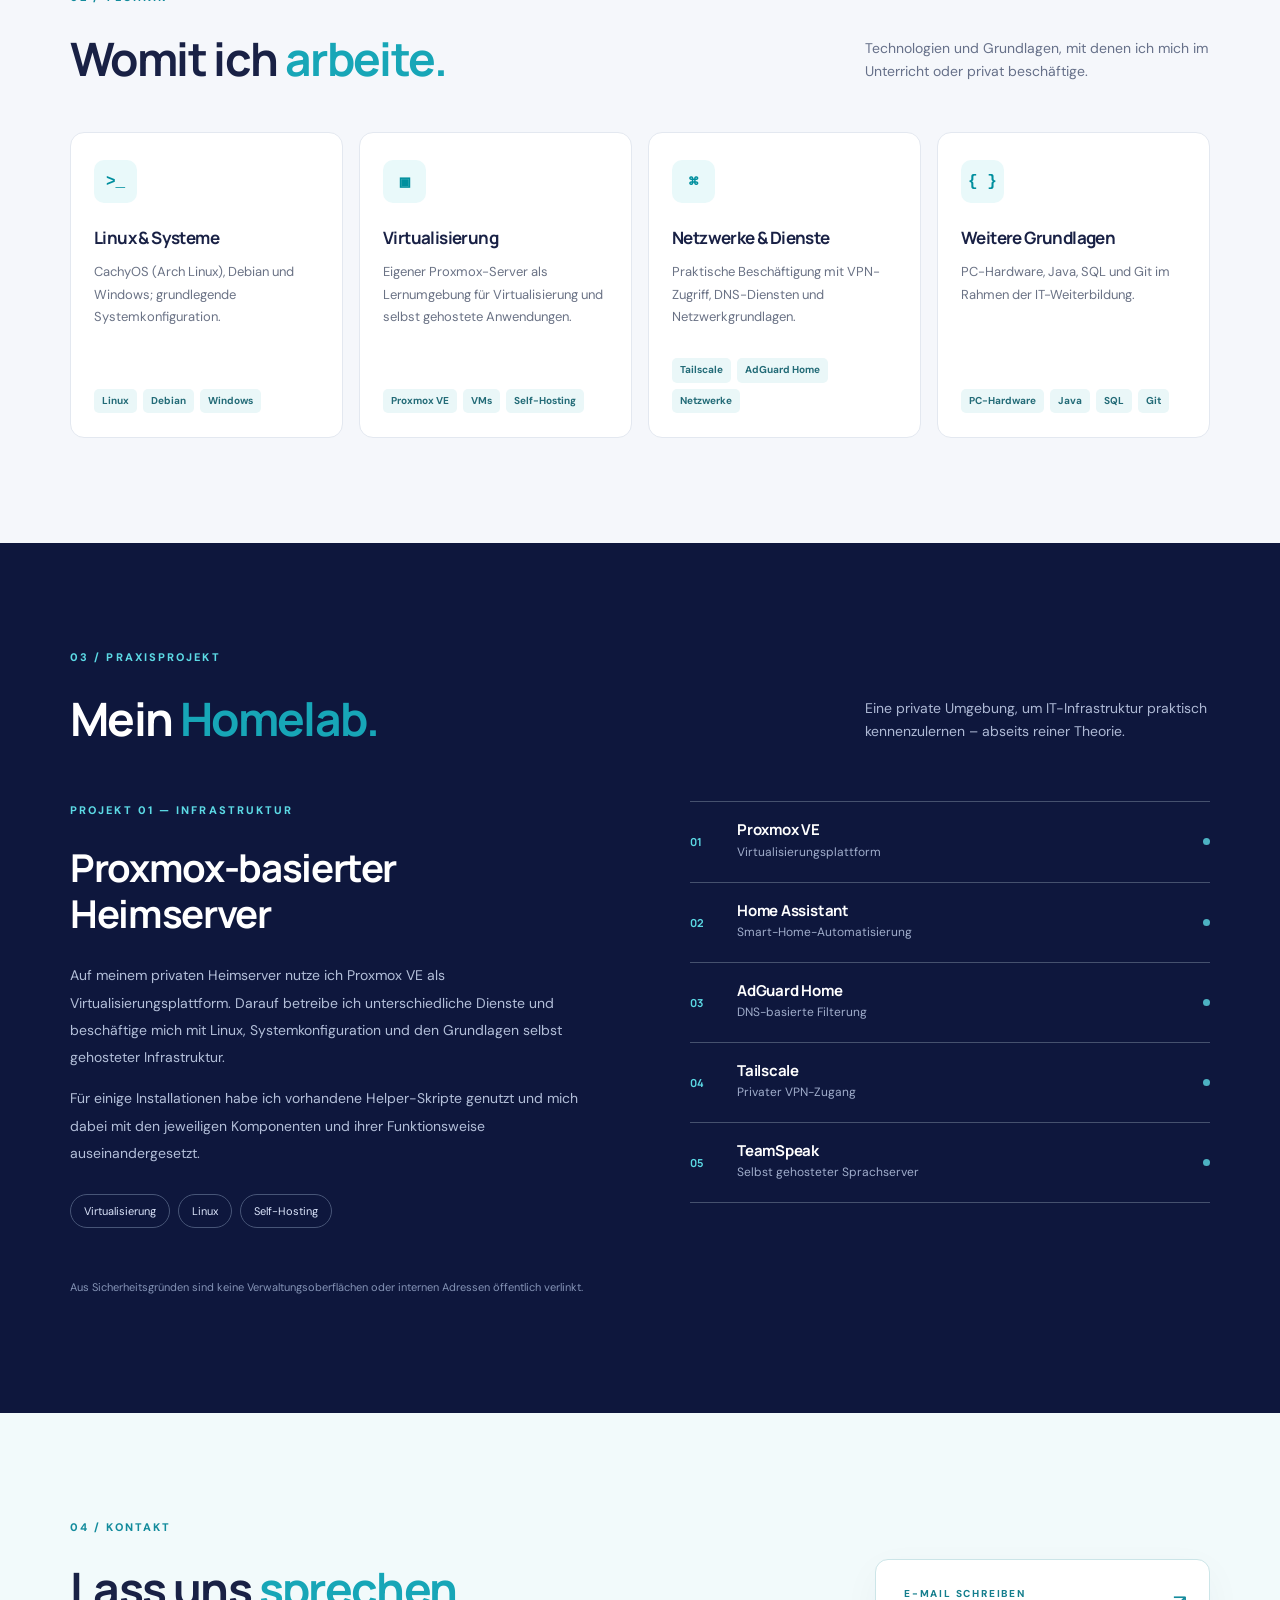
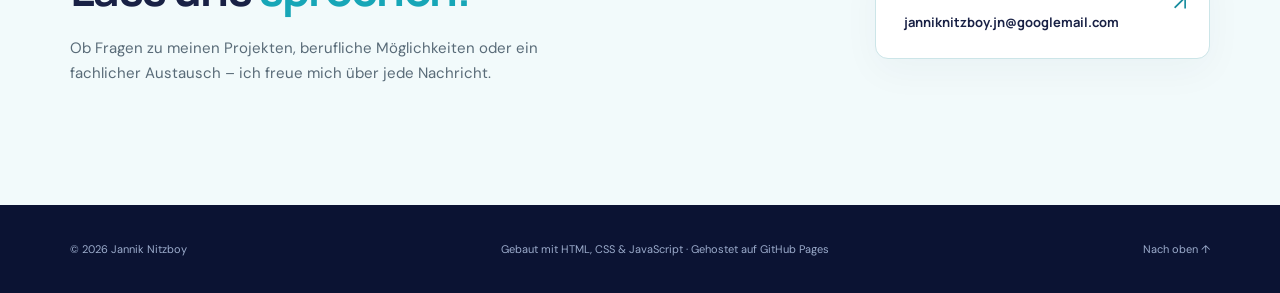
==== commit 66171495: "Fix spacing in hero-sub paragraph" ====
--- a/index.html
+++ b/index.html
@@ -26,7 +26,7 @@
         <div class="hero-copy">
           <p class="eyebrow"><span class="status-dot"></span> IT-PORTFOLIO · BREMEN</p>
           <h1 id="hero-title">Technik verstehen.<br><span>Probleme lösen.</span></h1>
-          <p class="hero-sub">Ich bin <strong class="hero-role">Jannik</strong> und beschäftige mich intensiv mit Linux,Virtualisierung und IT-Infrastruktur. Was ich während meiner Umschulung lerne, vertiefe ich auch privat an meinem eigenen Heimserver.</p>
+          <p class="hero-sub">Ich bin <strong class="hero-role">Jannik</strong> und beschäftige mich intensiv mit Linux, Virtualisierung und IT-Infrastruktur. Was ich während meiner Umschulung lerne, vertiefe ich auch privat an meinem eigenen Heimserver.</p>
           <div class="hero-actions"><a class="btn btn-primary" href="#homelab">Mein Homelab <span aria-hidden="true">↗</span></a><a class="btn btn-ghost" href="#kontakt">Kontakt aufnehmen <span aria-hidden="true">→</span></a></div>
           <div class="hero-meta"><span><span class="meta-line"></span> COMCAVE · Umschulung seit 02/2026</span><span>Fokus: Systemintegration</span></div>
         </div>
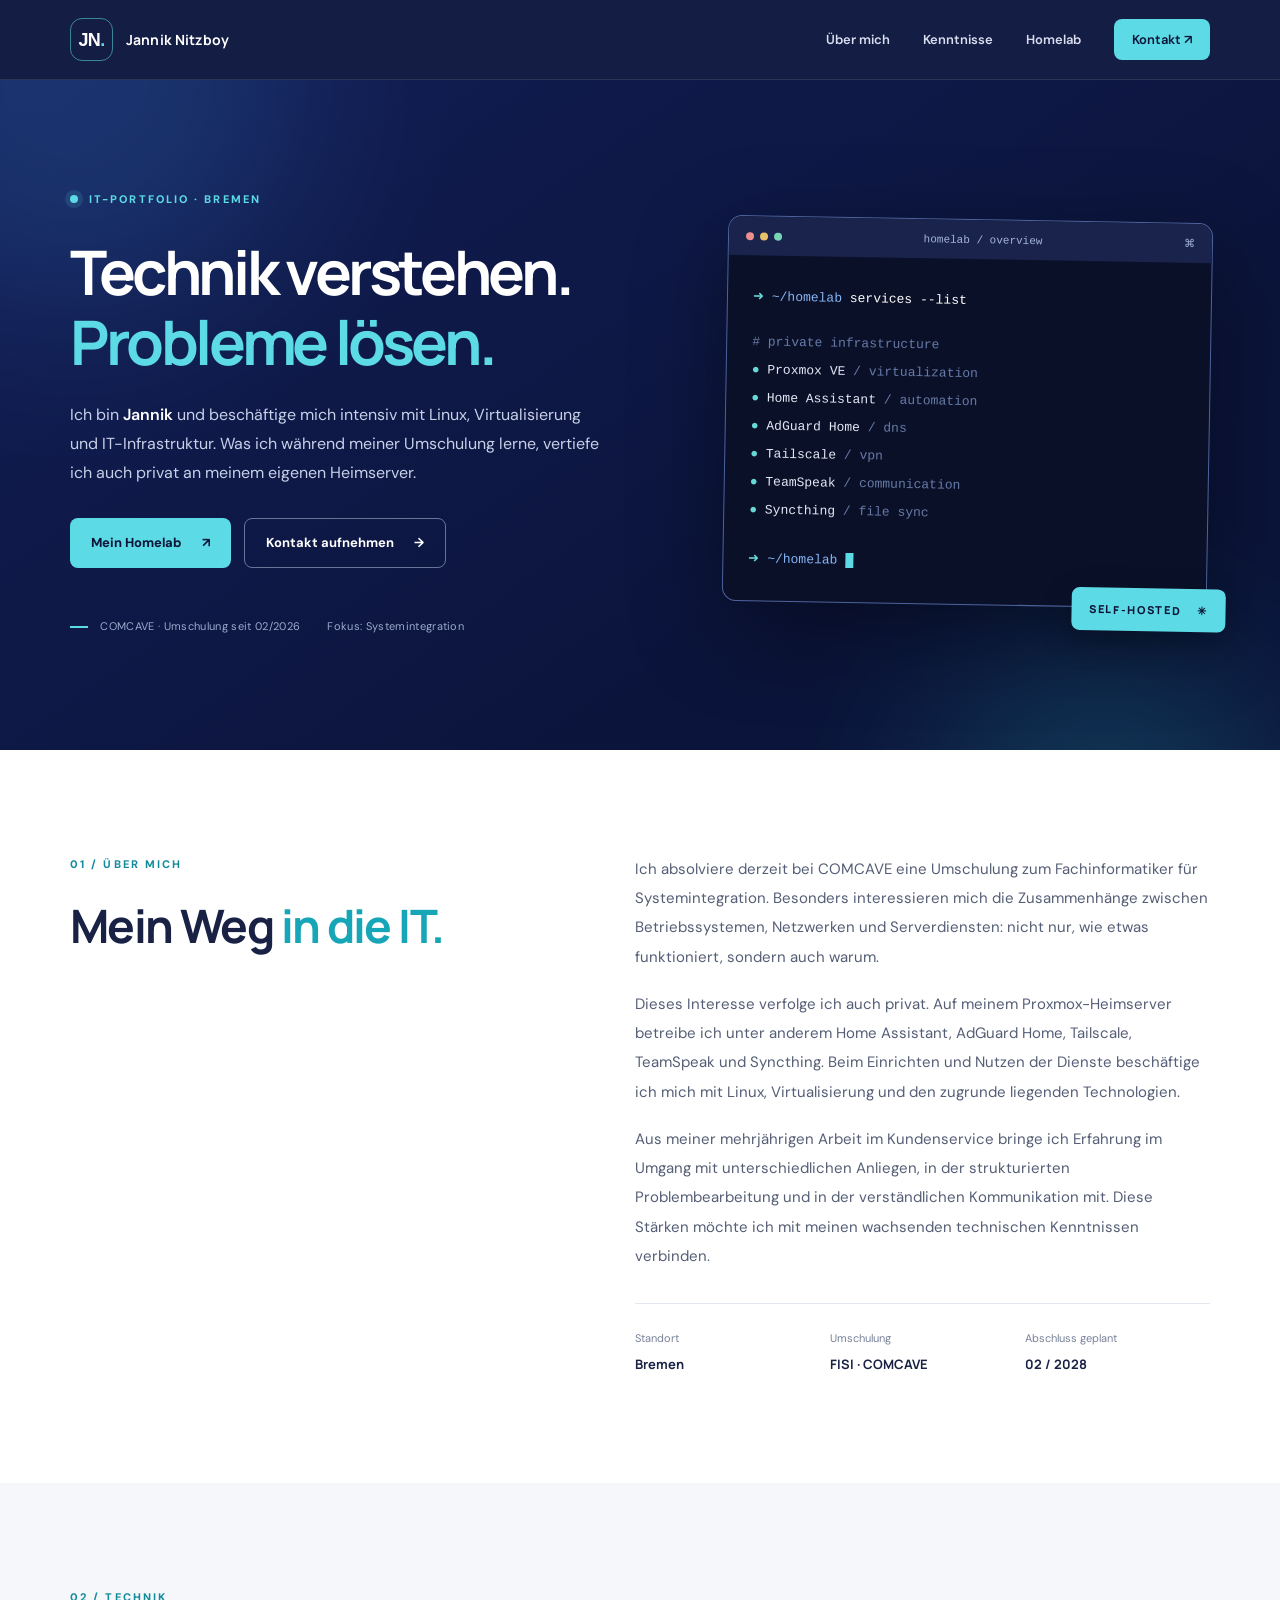
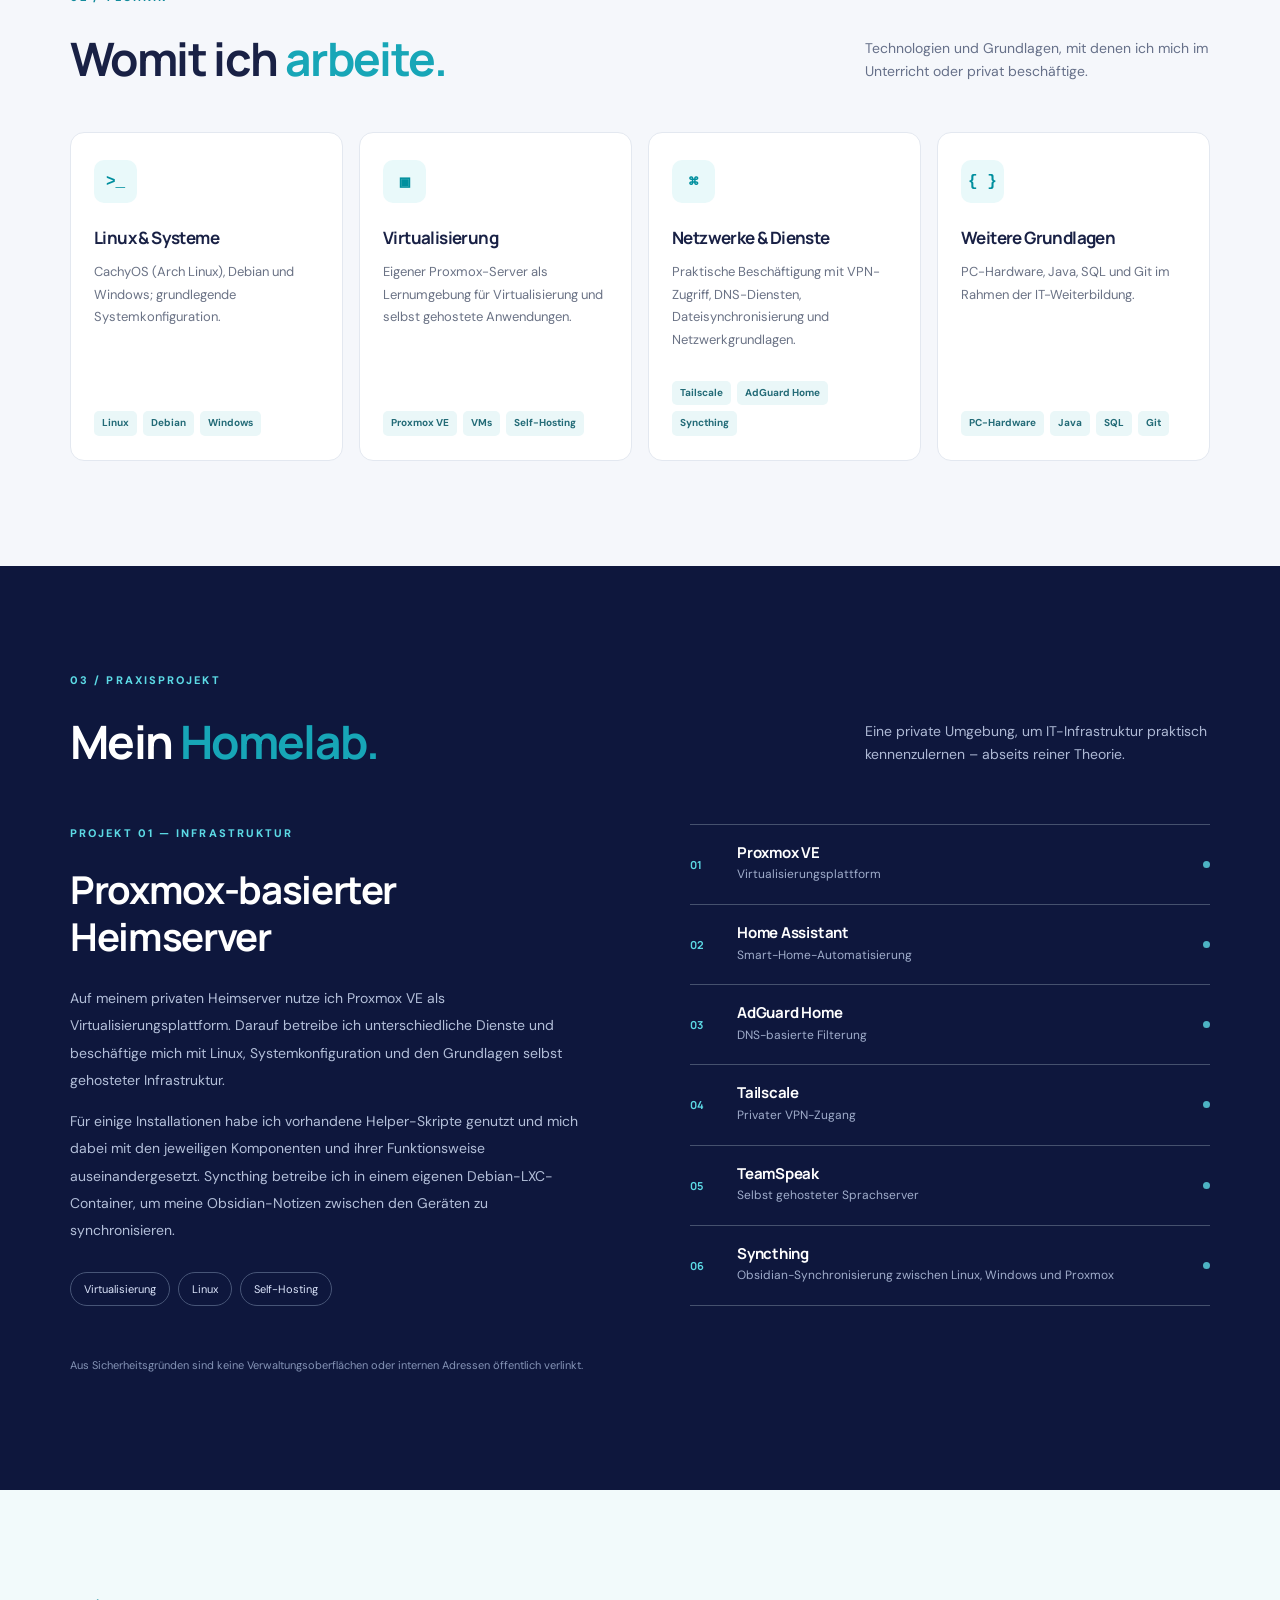
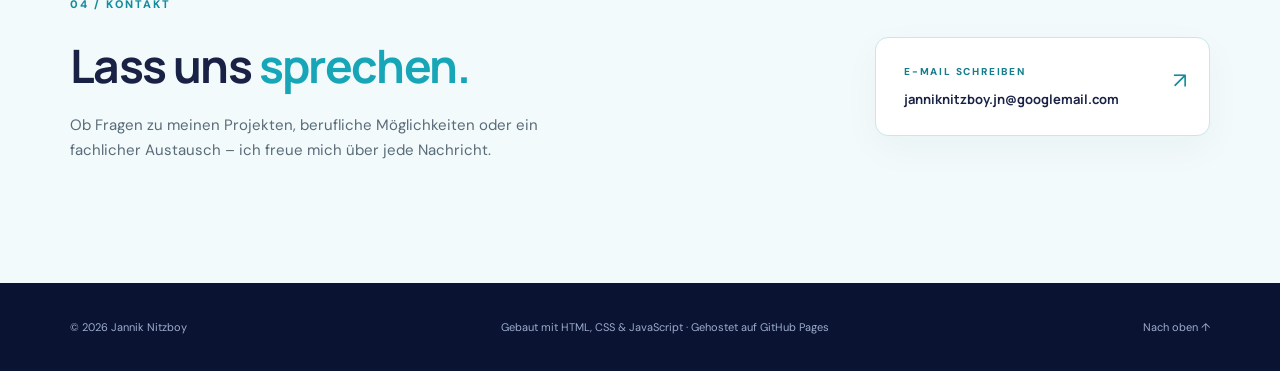
==== commit 1b9461d8: "Add files via upload" ====
--- a/index.html
+++ b/index.html
@@ -31,14 +31,14 @@
           <div class="hero-meta"><span><span class="meta-line"></span> COMCAVE · Umschulung seit 02/2026</span><span>Fokus: Systemintegration</span></div>
         </div>
         <div class="hero-visual" aria-hidden="true">
-          <div class="terminal"><div class="terminal-top"><div class="traffic"><i></i><i></i><i></i></div><span>homelab / overview</span><span class="term-symbol">⌘</span></div><div class="terminal-body"><div><span class="prompt">➜</span> <span class="term-path">~/homelab</span> <span class="cmd">services --list</span></div><div class="output"><span class="term-muted"># private infrastructure</span><br><span class="check">●</span> Proxmox VE <span class="term-muted">/ virtualization</span><br><span class="check">●</span> Home Assistant <span class="term-muted">/ automation</span><br><span class="check">●</span> AdGuard Home <span class="term-muted">/ dns</span><br><span class="check">●</span> Tailscale <span class="term-muted">/ vpn</span><br><span class="check">●</span> TeamSpeak <span class="term-muted">/ communication</span></div><div><span class="prompt">➜</span> <span class="term-path">~/homelab</span> <span class="cursor"></span></div></div></div>
+          <div class="terminal"><div class="terminal-top"><div class="traffic"><i></i><i></i><i></i></div><span>homelab / overview</span><span class="term-symbol">⌘</span></div><div class="terminal-body"><div><span class="prompt">➜</span> <span class="term-path">~/homelab</span> <span class="cmd">services --list</span></div><div class="output"><span class="term-muted"># private infrastructure</span><br><span class="check">●</span> Proxmox VE <span class="term-muted">/ virtualization</span><br><span class="check">●</span> Home Assistant <span class="term-muted">/ automation</span><br><span class="check">●</span> AdGuard Home <span class="term-muted">/ dns</span><br><span class="check">●</span> Tailscale <span class="term-muted">/ vpn</span><br><span class="check">●</span> TeamSpeak <span class="term-muted">/ communication</span><br><span class="check">●</span> Syncthing <span class="term-muted">/ file sync</span></div><div><span class="prompt">➜</span> <span class="term-path">~/homelab</span> <span class="cursor"></span></div></div></div>
           <div class="float-tag">SELF-HOSTED <span>✳</span></div>
         </div>
       </div>
     </section>
-    <section id="ueber-mich" class="section section-light" aria-labelledby="about-heading"><div class="container split-section"><div class="section-intro"><p class="section-kicker">01 / ÜBER MICH</p><h2 id="about-heading">Mein Weg <em>in die IT.</em></h2></div><div class="copy-block"><p>Ich absolviere derzeit bei COMCAVE eine Umschulung zum Fachinformatiker für Systemintegration. Besonders interessieren mich die Zusammenhänge zwischen Betriebssystemen, Netzwerken und Serverdiensten: nicht nur, wie etwas funktioniert, sondern auch warum.</p><p>Dieses Interesse verfolge ich auch privat. Auf meinem Proxmox-Heimserver betreibe ich unter anderem Home Assistant, AdGuard Home, Tailscale und einen TeamSpeak-Server. Beim Einrichten und Nutzen der Dienste beschäftige ich mich mit Linux, Virtualisierung und den zugrunde liegenden Technologien.</p><p>Aus meiner mehrjährigen Arbeit im Kundenservice bringe ich Erfahrung im Umgang mit unterschiedlichen Anliegen, in der strukturierten Problembearbeitung und in der verständlichen Kommunikation mit. Diese Stärken möchte ich mit meinen wachsenden technischen Kenntnissen verbinden.</p><div class="about-facts"><div><span>Standort</span><strong>Bremen</strong></div><div><span>Umschulung</span><strong>FISI · COMCAVE</strong></div><div><span>Abschluss geplant</span><strong>02 / 2028</strong></div></div></div></div></section>
-    <section id="kenntnisse" class="section section-soft" aria-labelledby="skills-heading"><div class="container"><div class="section-head"><div><p class="section-kicker">02 / TECHNIK</p><h2 id="skills-heading">Womit ich <em>arbeite.</em></h2></div><p>Technologien und Grundlagen, mit denen ich mich im Unterricht oder privat beschäftige.</p></div><div class="skill-grid"><article class="skill-card"><div class="skill-icon">&gt;_</div><h3>Linux & Systeme</h3><p>CachyOS (Arch Linux), Debian und Windows; grundlegende Systemkonfiguration.</p><div class="tags"><span>Linux</span><span>Debian</span><span>Windows</span></div></article><article class="skill-card"><div class="skill-icon">▣</div><h3>Virtualisierung</h3><p>Eigener Proxmox-Server als Lernumgebung für Virtualisierung und selbst gehostete Anwendungen.</p><div class="tags"><span>Proxmox VE</span><span>VMs</span><span>Self-Hosting</span></div></article><article class="skill-card"><div class="skill-icon">⌘</div><h3>Netzwerke & Dienste</h3><p>Praktische Beschäftigung mit VPN-Zugriff, DNS-Diensten und Netzwerkgrundlagen.</p><div class="tags"><span>Tailscale</span><span>AdGuard Home</span><span>Netzwerke</span></div></article><article class="skill-card"><div class="skill-icon">{ }</div><h3>Weitere Grundlagen</h3><p>PC-Hardware, Java, SQL und Git im Rahmen der IT-Weiterbildung.</p><div class="tags"><span>PC-Hardware</span><span>Java</span><span>SQL</span><span>Git</span></div></article></div></div></section>
-    <section id="homelab" class="section section-dark" aria-labelledby="lab-heading"><div class="container"><div class="section-head section-head-dark"><div><p class="section-kicker">03 / PRAXISPROJEKT</p><h2 id="lab-heading">Mein <em>Homelab.</em></h2></div><p>Eine private Umgebung, um IT-Infrastruktur praktisch kennenzulernen – abseits reiner Theorie.</p></div><div class="lab-grid"><div class="lab-feature"><span class="lab-label">PROJEKT 01 — INFRASTRUKTUR</span><h3>Proxmox-basierter<br>Heimserver</h3><p>Auf meinem privaten Heimserver nutze ich Proxmox VE als Virtualisierungsplattform. Darauf betreibe ich unterschiedliche Dienste und beschäftige mich mit Linux, Systemkonfiguration und den Grundlagen selbst gehosteter Infrastruktur.</p><p>Für einige Installationen habe ich vorhandene Helper-Skripte genutzt und mich dabei mit den jeweiligen Komponenten und ihrer Funktionsweise auseinandergesetzt.</p><div class="lab-chips"><span>Virtualisierung</span><span>Linux</span><span>Self-Hosting</span></div></div><div class="service-list"><div class="service"><span class="service-num">01</span><div><h4>Proxmox VE</h4><p>Virtualisierungsplattform</p></div><span class="service-indicator" aria-hidden="true"></span></div><div class="service"><span class="service-num">02</span><div><h4>Home Assistant</h4><p>Smart-Home-Automatisierung</p></div><span class="service-indicator" aria-hidden="true"></span></div><div class="service"><span class="service-num">03</span><div><h4>AdGuard Home</h4><p>DNS-basierte Filterung</p></div><span class="service-indicator" aria-hidden="true"></span></div><div class="service"><span class="service-num">04</span><div><h4>Tailscale</h4><p>Privater VPN-Zugang</p></div><span class="service-indicator" aria-hidden="true"></span></div><div class="service"><span class="service-num">05</span><div><h4>TeamSpeak</h4><p>Selbst gehosteter Sprachserver</p></div><span class="service-indicator" aria-hidden="true"></span></div></div></div><p class="lab-note">Aus Sicherheitsgründen sind keine Verwaltungsoberflächen oder internen Adressen öffentlich verlinkt.</p></div></section>
+    <section id="ueber-mich" class="section section-light" aria-labelledby="about-heading"><div class="container split-section"><div class="section-intro"><p class="section-kicker">01 / ÜBER MICH</p><h2 id="about-heading">Mein Weg <em>in die IT.</em></h2></div><div class="copy-block"><p>Ich absolviere derzeit bei COMCAVE eine Umschulung zum Fachinformatiker für Systemintegration. Besonders interessieren mich die Zusammenhänge zwischen Betriebssystemen, Netzwerken und Serverdiensten: nicht nur, wie etwas funktioniert, sondern auch warum.</p><p>Dieses Interesse verfolge ich auch privat. Auf meinem Proxmox-Heimserver betreibe ich unter anderem Home Assistant, AdGuard Home, Tailscale, TeamSpeak und Syncthing. Beim Einrichten und Nutzen der Dienste beschäftige ich mich mit Linux, Virtualisierung und den zugrunde liegenden Technologien.</p><p>Aus meiner mehrjährigen Arbeit im Kundenservice bringe ich Erfahrung im Umgang mit unterschiedlichen Anliegen, in der strukturierten Problembearbeitung und in der verständlichen Kommunikation mit. Diese Stärken möchte ich mit meinen wachsenden technischen Kenntnissen verbinden.</p><div class="about-facts"><div><span>Standort</span><strong>Bremen</strong></div><div><span>Umschulung</span><strong>FISI · COMCAVE</strong></div><div><span>Abschluss geplant</span><strong>02 / 2028</strong></div></div></div></div></section>
+    <section id="kenntnisse" class="section section-soft" aria-labelledby="skills-heading"><div class="container"><div class="section-head"><div><p class="section-kicker">02 / TECHNIK</p><h2 id="skills-heading">Womit ich <em>arbeite.</em></h2></div><p>Technologien und Grundlagen, mit denen ich mich im Unterricht oder privat beschäftige.</p></div><div class="skill-grid"><article class="skill-card"><div class="skill-icon">&gt;_</div><h3>Linux & Systeme</h3><p>CachyOS (Arch Linux), Debian und Windows; grundlegende Systemkonfiguration.</p><div class="tags"><span>Linux</span><span>Debian</span><span>Windows</span></div></article><article class="skill-card"><div class="skill-icon">▣</div><h3>Virtualisierung</h3><p>Eigener Proxmox-Server als Lernumgebung für Virtualisierung und selbst gehostete Anwendungen.</p><div class="tags"><span>Proxmox VE</span><span>VMs</span><span>Self-Hosting</span></div></article><article class="skill-card"><div class="skill-icon">⌘</div><h3>Netzwerke & Dienste</h3><p>Praktische Beschäftigung mit VPN-Zugriff, DNS-Diensten, Dateisynchronisierung und Netzwerkgrundlagen.</p><div class="tags"><span>Tailscale</span><span>AdGuard Home</span><span>Syncthing</span></div></article><article class="skill-card"><div class="skill-icon">{ }</div><h3>Weitere Grundlagen</h3><p>PC-Hardware, Java, SQL und Git im Rahmen der IT-Weiterbildung.</p><div class="tags"><span>PC-Hardware</span><span>Java</span><span>SQL</span><span>Git</span></div></article></div></div></section>
+    <section id="homelab" class="section section-dark" aria-labelledby="lab-heading"><div class="container"><div class="section-head section-head-dark"><div><p class="section-kicker">03 / PRAXISPROJEKT</p><h2 id="lab-heading">Mein <em>Homelab.</em></h2></div><p>Eine private Umgebung, um IT-Infrastruktur praktisch kennenzulernen – abseits reiner Theorie.</p></div><div class="lab-grid"><div class="lab-feature"><span class="lab-label">PROJEKT 01 — INFRASTRUKTUR</span><h3>Proxmox-basierter<br>Heimserver</h3><p>Auf meinem privaten Heimserver nutze ich Proxmox VE als Virtualisierungsplattform. Darauf betreibe ich unterschiedliche Dienste und beschäftige mich mit Linux, Systemkonfiguration und den Grundlagen selbst gehosteter Infrastruktur.</p><p>Für einige Installationen habe ich vorhandene Helper-Skripte genutzt und mich dabei mit den jeweiligen Komponenten und ihrer Funktionsweise auseinandergesetzt. Syncthing betreibe ich in einem eigenen Debian-LXC-Container, um meine Obsidian-Notizen zwischen den Geräten zu synchronisieren.</p><div class="lab-chips"><span>Virtualisierung</span><span>Linux</span><span>Self-Hosting</span></div></div><div class="service-list"><div class="service"><span class="service-num">01</span><div><h4>Proxmox VE</h4><p>Virtualisierungsplattform</p></div><span class="service-indicator" aria-hidden="true"></span></div><div class="service"><span class="service-num">02</span><div><h4>Home Assistant</h4><p>Smart-Home-Automatisierung</p></div><span class="service-indicator" aria-hidden="true"></span></div><div class="service"><span class="service-num">03</span><div><h4>AdGuard Home</h4><p>DNS-basierte Filterung</p></div><span class="service-indicator" aria-hidden="true"></span></div><div class="service"><span class="service-num">04</span><div><h4>Tailscale</h4><p>Privater VPN-Zugang</p></div><span class="service-indicator" aria-hidden="true"></span></div><div class="service"><span class="service-num">05</span><div><h4>TeamSpeak</h4><p>Selbst gehosteter Sprachserver</p></div><span class="service-indicator" aria-hidden="true"></span></div><div class="service"><span class="service-num">06</span><div><h4>Syncthing</h4><p>Obsidian-Synchronisierung zwischen Linux, Windows und Proxmox</p></div><span class="service-indicator" aria-hidden="true"></span></div></div></div><p class="lab-note">Aus Sicherheitsgründen sind keine Verwaltungsoberflächen oder internen Adressen öffentlich verlinkt.</p></div></section>
     <section id="kontakt" class="section section-contact" aria-labelledby="contact-heading"><div class="container contact-layout"><div><p class="section-kicker">04 / KONTAKT</p><h2 id="contact-heading">Lass uns <em>sprechen.</em></h2><p>Ob Fragen zu meinen Projekten, berufliche Möglichkeiten oder ein fachlicher Austausch – ich freue mich über jede Nachricht.</p></div><a class="contact-link" href="mailto:janniknitzboy.jn@googlemail.com"><span>E-MAIL SCHREIBEN</span><strong>janniknitzboy.jn@googlemail.com</strong><span class="contact-arrow" aria-hidden="true">↗</span></a></div></section>
   </main>
   <footer class="footer"><div class="container footer-content"><span>© <span id="year">2026</span> Jannik Nitzboy</span><span>Gebaut mit HTML, CSS & JavaScript · Gehostet auf GitHub Pages</span><button class="back-to-top" type="button" aria-label="Zum Seitenanfang scrollen">Nach oben ↑</button></div></footer>
